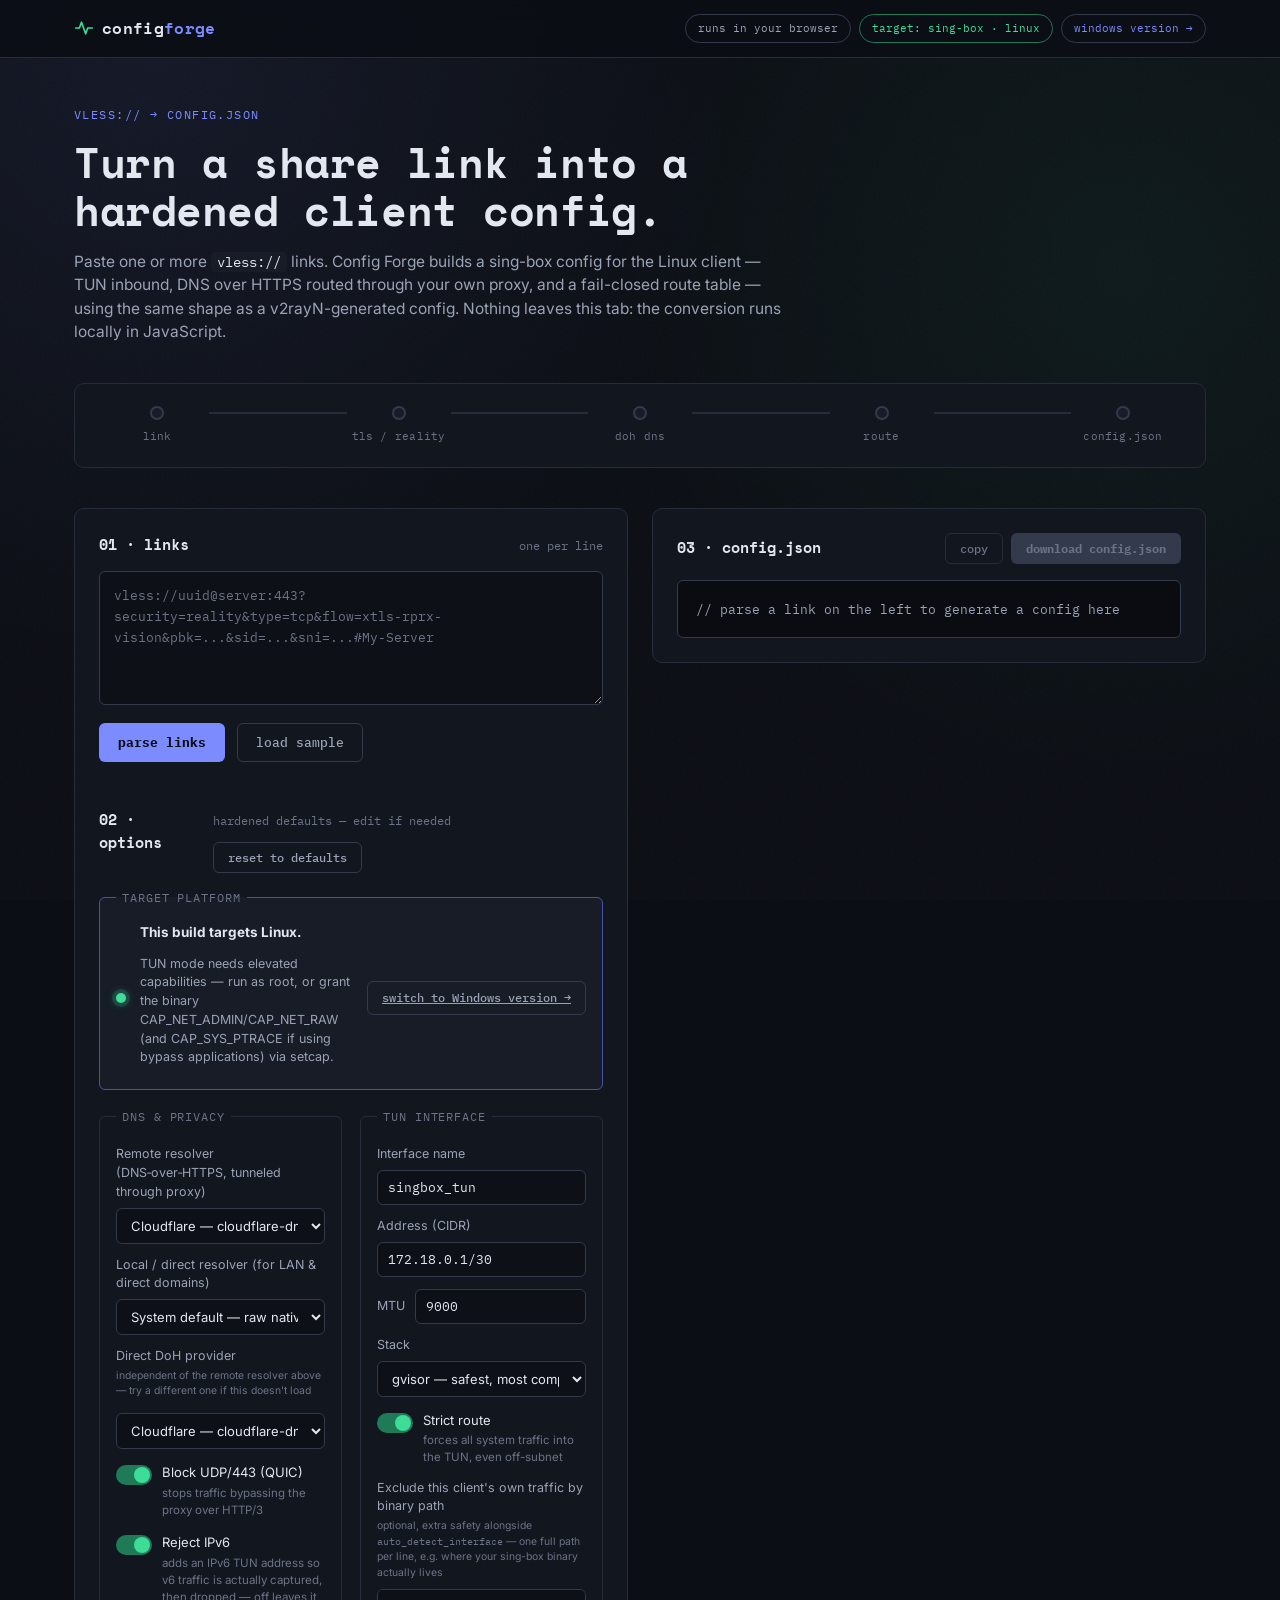
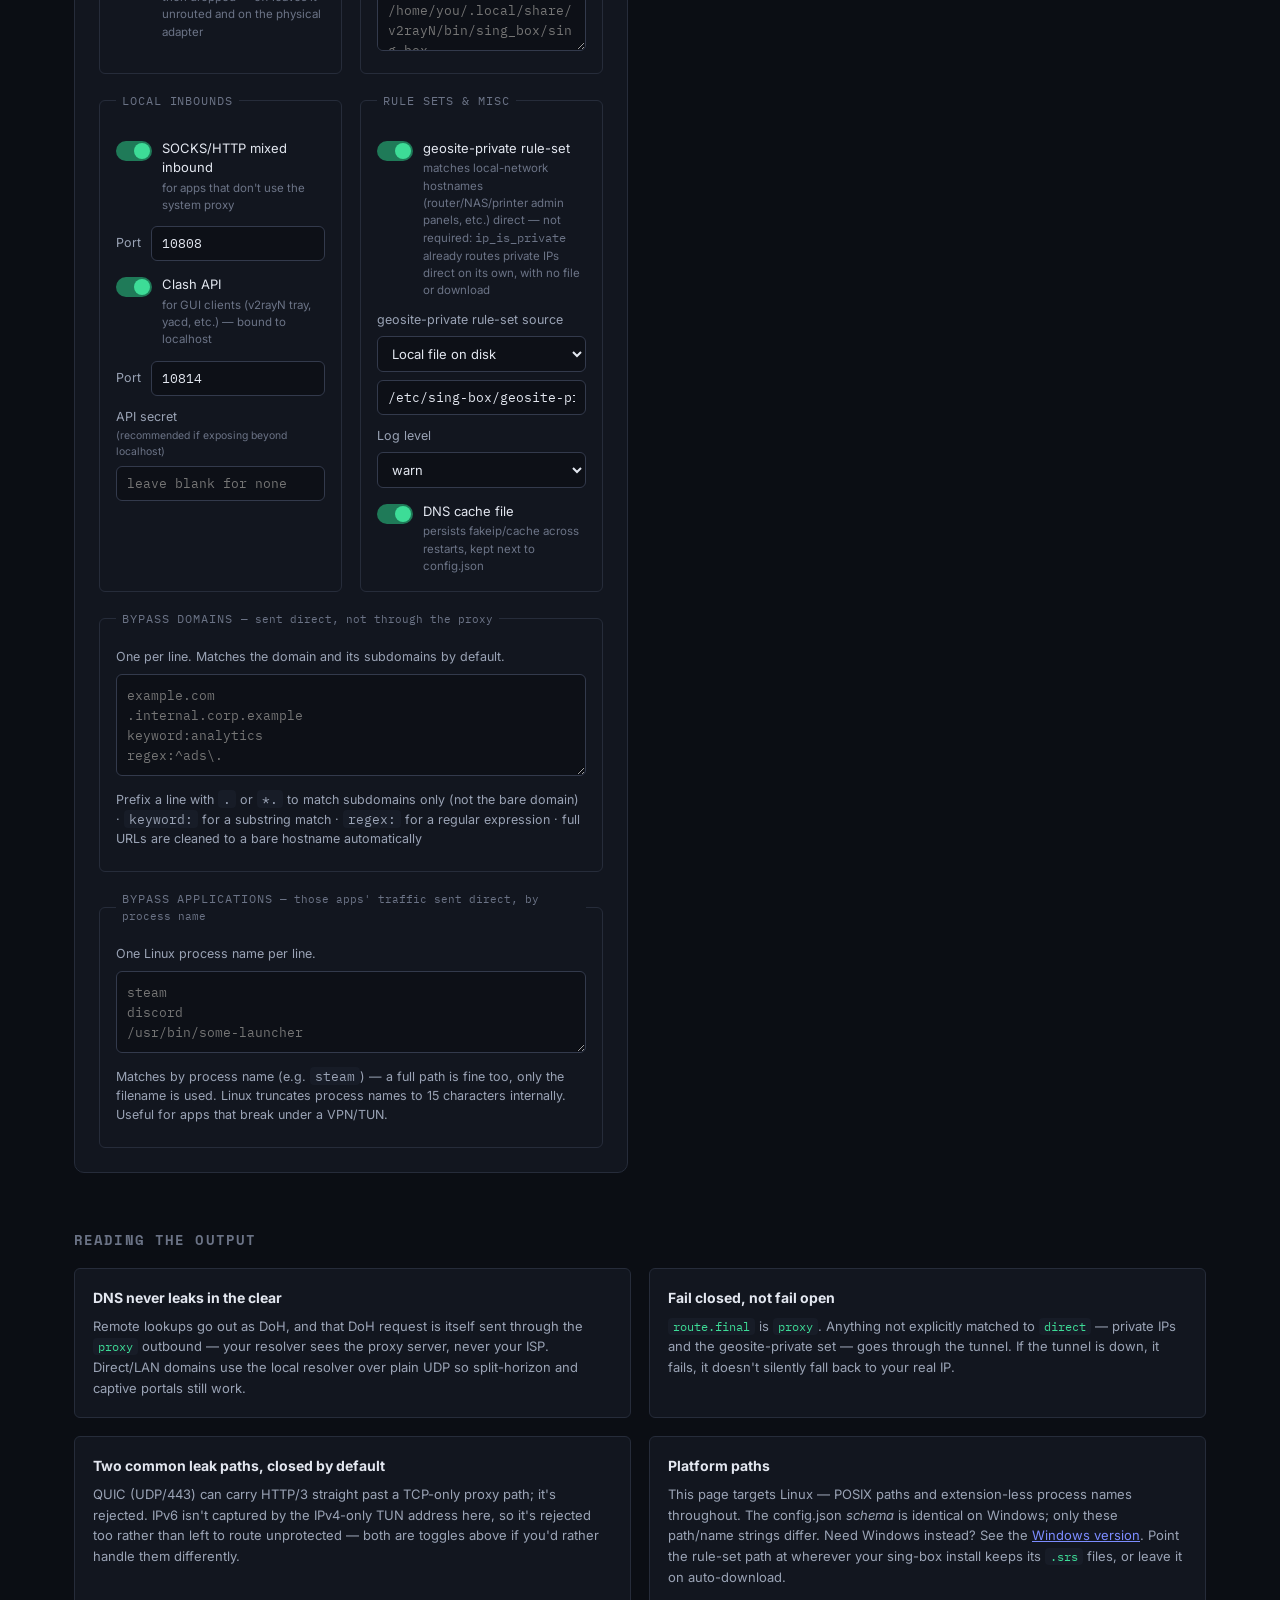
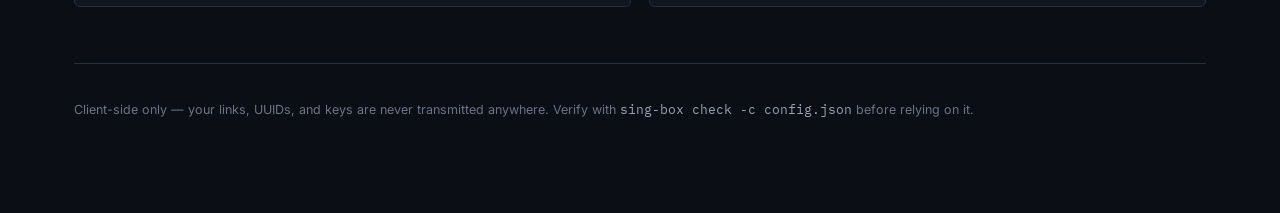
==== linux.html @ 28255dfa "Add files via upload" ====
<!DOCTYPE html>
<html lang="en">
<head>
<meta charset="UTF-8">
<meta name="viewport" content="width=device-width, initial-scale=1.0">
<title>vless → sing-box · config forge (Linux)</title>
<meta name="description" content="Convert vless:// links into hardened sing-box client configs for Linux. Runs entirely in your browser — nothing is uploaded.">
<link rel="icon" href="data:image/svg+xml,<svg xmlns=%22http://www.w3.org/2000/svg%22 viewBox=%220 0 24 24%22><rect width=%2224%22 height=%2224%22 rx=%225%22 fill=%22%230b0e14%22/><path d=%22M4 12h4l2-6 4 12 2-6h4%22 stroke=%22%233ddc97%22 stroke-width=%222%22 fill=%22none%22 stroke-linecap=%22round%22 stroke-linejoin=%22round%22/></svg>">
<link rel="preconnect" href="https://fonts.googleapis.com">
<link rel="preconnect" href="https://fonts.gstatic.com" crossorigin>
<link href="https://fonts.googleapis.com/css2?family=Space+Mono:wght@400;700&family=Inter:wght@400;500;600;700&family=IBM+Plex+Mono:wght@400;500;600&display=swap" rel="stylesheet">
<link rel="stylesheet" href="style.css">
</head>
<body>

<div class="noise" aria-hidden="true"></div>

<header class="top">
  <div class="top-inner">
    <div class="brand">
      <span class="brand-mark" aria-hidden="true">
        <svg viewBox="0 0 24 24" width="20" height="20"><path d="M2 12h4.5l2.5-7 5 14 2.5-7H22" fill="none" stroke="currentColor" stroke-width="2" stroke-linecap="round" stroke-linejoin="round"/></svg>
      </span>
      <span class="brand-text">config<span class="brand-accent">forge</span></span>
    </div>
    <div class="top-meta">
      <span class="pill">runs in your browser</span>
      <span class="pill pill-target" id="platformPill">target: sing-box · linux</span>
      <a href="index.html" class="pill pill-link">windows version →</a>
    </div>
  </div>
</header>

<main class="shell">

  <section class="intro">
    <p class="eyebrow">vless:// → config.json</p>
    <h1>Turn a share link into a hardened client config.</h1>
    <p class="lede" id="ledeText">Paste one or more <code>vless://</code> links. Config Forge builds a sing-box config for the Linux client — TUN inbound, DNS over HTTPS routed through your own proxy, and a fail-closed route table — using the same shape as a v2rayN-generated config. Nothing leaves this tab: the conversion runs locally in JavaScript.</p>
  </section>

  <!-- SIGNAL PATH — signature element -->
  <section class="signal-path" id="signalPath" aria-label="Connection path status">
    <div class="path-track">
      <div class="path-node" data-node="link" data-state="idle">
        <span class="node-dot"></span>
        <span class="node-label">link</span>
      </div>
      <div class="path-wire" data-wire="1"><span class="wire-pulse"></span></div>
      <div class="path-node" data-node="tls" data-state="idle">
        <span class="node-dot"></span>
        <span class="node-label">tls / reality</span>
      </div>
      <div class="path-wire" data-wire="2"><span class="wire-pulse"></span></div>
      <div class="path-node" data-node="dns" data-state="idle">
        <span class="node-dot"></span>
        <span class="node-label">doh dns</span>
      </div>
      <div class="path-wire" data-wire="3"><span class="wire-pulse"></span></div>
      <div class="path-node" data-node="route" data-state="idle">
        <span class="node-dot"></span>
        <span class="node-label">route</span>
      </div>
      <div class="path-wire" data-wire="4"><span class="wire-pulse"></span></div>
      <div class="path-node" data-node="out" data-state="idle">
        <span class="node-dot"></span>
        <span class="node-label">config.json</span>
      </div>
    </div>
  </section>

  <div class="workspace">

    <!-- LEFT: INPUT + OPTIONS -->
    <section class="panel input-panel">

      <div class="panel-head">
        <h2>01 · links</h2>
        <span class="panel-sub">one per line</span>
      </div>

      <textarea id="vlessInput" class="link-input" rows="5" spellcheck="false"
        placeholder="vless://uuid@server:443?security=reality&type=tcp&flow=xtls-rprx-vision&pbk=...&sid=...&sni=...#My-Server"></textarea>

      <div class="input-row">
        <button id="parseBtn" class="btn btn-primary">parse links</button>
        <button id="sampleBtn" class="btn btn-ghost">load sample</button>
        <span id="parseStatus" class="parse-status"></span>
      </div>

      <div id="linkResults" class="link-results" aria-live="polite"></div>

      <div class="panel-head panel-head-spaced">
        <h2>02 · options</h2>
        <div class="panel-head-actions">
          <span class="panel-sub">hardened defaults — edit if needed</span>
          <span id="settingsStatus" class="parse-status"></span>
          <button id="resetOptionsBtn" class="btn btn-ghost btn-sm" type="button">reset to defaults</button>
        </div>
      </div>

      <div class="options-grid">

        <fieldset class="opt-group opt-group-wide platform-banner">
          <legend>Target platform</legend>
          <div class="platform-badge">
            <span class="platform-badge-dot"></span>
            <div class="platform-badge-text">
              <strong>This build targets Linux.</strong>
              <span class="field-label field-label-hint" id="platformHint">TUN mode needs elevated capabilities — run as root, or grant the binary CAP_NET_ADMIN/CAP_NET_RAW (and CAP_SYS_PTRACE if using bypass applications) via setcap.</span>
            </div>
            <a href="index.html" class="btn btn-ghost btn-sm">switch to Windows version →</a>
          </div>
          <select id="optPlatform" hidden><option value="linux" selected>Linux</option></select>
        </fieldset>

        <fieldset class="opt-group">
          <legend>DNS &amp; privacy</legend>

          <label class="field">
            <span class="field-label">Remote resolver (DNS‑over‑HTTPS, tunneled through proxy)</span>
            <select id="optRemoteDns">
              <option value="cloudflare" selected>Cloudflare — cloudflare-dns.com</option>
              <option value="google">Google — dns.google</option>
              <option value="quad9">Quad9 — dns.quad9.net</option>
              <option value="alidns">AliDNS — dns.alidns.com</option>
              <option value="custom">Custom domain…</option>
            </select>
          </label>
          <input type="text" id="optRemoteDnsCustom" class="field-sub" placeholder="doh.example.com" hidden>

          <label class="field">
            <span class="field-label">Local / direct resolver (for LAN &amp; direct domains)</span>
            <select id="optLocalDns">
              <option value="system" selected>System default — raw native resolution</option>
              <option value="doh">Direct DoH — encrypted, not tunneled (needs unfiltered access to the provider)</option>
              <option value="119.29.29.29">119.29.29.29 — DNSPod</option>
              <option value="223.5.5.5">223.5.5.5 — AliDNS</option>
              <option value="custom">Custom IP…</option>
            </select>
          </label>
          <input type="text" id="optLocalDnsCustom" class="field-sub" placeholder="10.0.0.1" hidden>
          <label class="field" id="localDohProviderRow" hidden>
            <span class="field-label">Direct DoH provider <small>independent of the remote resolver above — try a different one if this doesn't load</small></span>
            <select id="optLocalDohProvider" class="field-sub">
              <option value="cloudflare" selected>Cloudflare — cloudflare-dns.com</option>
              <option value="google">Google — dns.google</option>
              <option value="quad9">Quad9 — dns.quad9.net</option>
              <option value="alidns">AliDNS — dns.alidns.com</option>
              <option value="custom">Custom domain…</option>
            </select>
          </label>
          <input type="text" id="optLocalDohProviderCustom" class="field-sub" placeholder="doh.example.com" hidden>

          <label class="toggle">
            <input type="checkbox" id="optBlockQuic" checked>
            <span class="toggle-track"><span class="toggle-thumb"></span></span>
            <span class="toggle-text">Block UDP/443 (QUIC)<small>stops traffic bypassing the proxy over HTTP/3</small></span>
          </label>

          <label class="toggle">
            <input type="checkbox" id="optBlockIpv6" checked>
            <span class="toggle-track"><span class="toggle-thumb"></span></span>
            <span class="toggle-text">Reject IPv6<small>adds an IPv6 TUN address so v6 traffic is actually captured, then dropped — off leaves it unrouted and on the physical adapter</small></span>
          </label>
        </fieldset>

        <fieldset class="opt-group">
          <legend>TUN interface</legend>

          <label class="field">
            <span class="field-label">Interface name</span>
            <input type="text" id="optTunName" value="singbox_tun">
          </label>
          <label class="field">
            <span class="field-label">Address (CIDR)</span>
            <input type="text" id="optTunAddr" value="172.18.0.1/30">
          </label>
          <label class="field field-inline">
            <span class="field-label">MTU</span>
            <input type="number" id="optTunMtu" value="9000">
          </label>
          <label class="field">
            <span class="field-label">Stack</span>
            <select id="optTunStack">
              <option value="gvisor" selected>gvisor — safest, most compatible</option>
              <option value="mixed">mixed</option>
              <option value="system">system — fastest, needs native TUN driver support</option>
            </select>
          </label>
          <label class="toggle">
            <input type="checkbox" id="optStrictRoute" checked>
            <span class="toggle-track"><span class="toggle-thumb"></span></span>
            <span class="toggle-text">Strict route<small>forces all system traffic into the TUN, even off-subnet</small></span>
          </label>
          <label class="field">
            <span class="field-label">Exclude this client's own traffic by binary path <small>optional, extra safety alongside <code>auto_detect_interface</code> — one full path per line, e.g. where your sing-box binary actually lives</small></span>
            <textarea id="optSelfProcessPaths" class="bypass-input" rows="2" spellcheck="false"
              placeholder="/home/you/.local/share/v2rayN/bin/sing_box/sing-box"></textarea>
          </label>
        </fieldset>

        <fieldset class="opt-group">
          <legend>Local inbounds</legend>

          <label class="toggle">
            <input type="checkbox" id="optSocksEnable" checked>
            <span class="toggle-track"><span class="toggle-thumb"></span></span>
            <span class="toggle-text">SOCKS/HTTP mixed inbound<small>for apps that don't use the system proxy</small></span>
          </label>
          <label class="field field-inline" id="socksPortRow">
            <span class="field-label">Port</span>
            <input type="number" id="optSocksPort" value="10808">
          </label>

          <label class="toggle">
            <input type="checkbox" id="optClashApi" checked>
            <span class="toggle-track"><span class="toggle-thumb"></span></span>
            <span class="toggle-text">Clash API<small>for GUI clients (v2rayN tray, yacd, etc.) — bound to localhost</small></span>
          </label>
          <label class="field field-inline" id="clashPortRow">
            <span class="field-label">Port</span>
            <input type="number" id="optClashPort" value="10814">
          </label>
          <label class="field" id="clashSecretRow">
            <span class="field-label">API secret <small>(recommended if exposing beyond localhost)</small></span>
            <input type="text" id="optClashSecret" placeholder="leave blank for none">
          </label>
        </fieldset>

        <fieldset class="opt-group">
          <legend>Rule sets &amp; misc</legend>

          <label class="toggle">
            <input type="checkbox" id="optUseGeositePrivate" checked>
            <span class="toggle-track"><span class="toggle-thumb"></span></span>
            <span class="toggle-text">geosite-private rule-set<small>matches local-network hostnames (router/NAS/printer admin panels, etc.) direct — not required: <code>ip_is_private</code> already routes private IPs direct on its own, with no file or download</small></span>
          </label>

          <label class="field" id="ruleSetModeRow">
            <span class="field-label">geosite-private rule-set source</span>
            <select id="optRuleSetMode">
              <option value="remote">Auto-download (SagerNet, recommended)</option>
              <option value="local" selected>Local file on disk</option>
            </select>
          </label>
          <input type="text" id="optRuleSetPath" class="field-sub"
                 value="/etc/sing-box/geosite-private.srs">

          <label class="field">
            <span class="field-label">Log level</span>
            <select id="optLogLevel">
              <option value="warn" selected>warn</option>
              <option value="info">info</option>
              <option value="debug">debug</option>
              <option value="error">error</option>
            </select>
          </label>

          <label class="toggle">
            <input type="checkbox" id="optCacheFile" checked>
            <span class="toggle-track"><span class="toggle-thumb"></span></span>
            <span class="toggle-text">DNS cache file<small>persists fakeip/cache across restarts, kept next to config.json</small></span>
          </label>
        </fieldset>

        <fieldset class="opt-group opt-group-wide">
          <legend>Bypass domains <span class="legend-note">— sent direct, not through the proxy</span></legend>

          <label class="field">
            <span class="field-label">One per line. Matches the domain and its subdomains by default.</span>
            <textarea id="optBypassDomains" class="bypass-input" rows="4" spellcheck="false"
              placeholder="example.com&#10;.internal.corp.example&#10;keyword:analytics&#10;regex:^ads\."></textarea>
            <span class="field-label field-label-hint">
              Prefix a line with <code>.</code> or <code>*.</code> to match subdomains only (not the bare domain) ·
              <code>keyword:</code> for a substring match · <code>regex:</code> for a regular expression ·
              full URLs are cleaned to a bare hostname automatically
            </span>
          </label>
        </fieldset>

        <fieldset class="opt-group opt-group-wide">
          <legend>Bypass applications <span class="legend-note">— those apps' traffic sent direct, by process name</span></legend>

          <label class="field">
            <span class="field-label" id="bypassAppsLabel">One Linux process name per line.</span>
            <textarea id="optBypassApps" class="bypass-input" rows="3" spellcheck="false"
              placeholder="steam&#10;discord&#10;/usr/bin/some-launcher"></textarea>
            <span class="field-label field-label-hint" id="bypassAppsHint">
              Matches by process name (e.g. <code>steam</code>) — a full path is fine too, only the
              filename is used. Linux truncates process names to 15 characters internally. Useful for
              apps that break under a VPN/TUN.
            </span>
          </label>
        </fieldset>

      </div>
    </section>

    <!-- RIGHT: OUTPUT -->
    <section class="panel output-panel">
      <div class="panel-head">
        <h2>03 · config.json</h2>
        <div class="output-actions">
          <button id="copyBtn" class="btn btn-ghost btn-sm" disabled>copy</button>
          <button id="downloadBtn" class="btn btn-primary btn-sm" disabled>download config.json</button>
        </div>
      </div>

      <div id="warnings" class="warnings" hidden></div>

      <pre id="output" class="output-code"><code id="outputCode">// parse a link on the left to generate a config here</code></pre>
    </section>

  </div>

  <section class="notes">
    <h2>reading the output</h2>
    <div class="notes-grid">
      <div class="note">
        <h3>DNS never leaks in the clear</h3>
        <p>Remote lookups go out as DoH, and that DoH request is itself sent through the <code>proxy</code> outbound — your resolver sees the proxy server, never your ISP. Direct/LAN domains use the local resolver over plain UDP so split-horizon and captive portals still work.</p>
      </div>
      <div class="note">
        <h3>Fail closed, not fail open</h3>
        <p><code>route.final</code> is <code>proxy</code>. Anything not explicitly matched to <code>direct</code> — private IPs and the geosite-private set — goes through the tunnel. If the tunnel is down, it fails, it doesn't silently fall back to your real IP.</p>
      </div>
      <div class="note">
        <h3>Two common leak paths, closed by default</h3>
        <p>QUIC (UDP/443) can carry HTTP/3 straight past a TCP-only proxy path; it's rejected. IPv6 isn't captured by the IPv4-only TUN address here, so it's rejected too rather than left to route unprotected — both are toggles above if you'd rather handle them differently.</p>
      </div>
      <div class="note">
        <h3>Platform paths</h3>
        <p>This page targets Linux — POSIX paths and extension-less process names throughout. The config.json <em>schema</em> is identical on Windows; only these path/name strings differ. Need Windows instead? See the <a href="index.html">Windows version</a>. Point the rule-set path at wherever your sing-box install keeps its <code>.srs</code> files, or leave it on auto-download.</p>
      </div>
    </div>
  </section>

  <footer class="site-footer">
    <p>Client-side only — your links, UUIDs, and keys are never transmitted anywhere. Verify with <code>sing-box check -c config.json</code> before relying on it.</p>
  </footer>

</main>

<script src="app.js"></script>
</body>
</html>
---- style.css ----
/* ============================================================
   Config Forge — design tokens
   bg graphite-navy · violet signal accent · mint "secure" accent
   display: Space Mono · body: Inter · code: IBM Plex Mono
   ============================================================ */

:root{
  --bg:        #0b0e14;
  --panel:     #12161f;
  --panel-2:   #171c27;
  --border:    #262c3a;
  --border-lt: #333a4c;

  --text:      #e3e7f0;
  --text-dim:  #9aa3b5;
  --text-mute: #6b7386;

  --signal:    #7c8cff;   /* violet — interactive / data */
  --signal-dim:#4a52a8;
  --secure:    #3ddc97;   /* mint — encrypted / verified */
  --secure-dim:#1f7a58;
  --warn:      #e8a33d;
  --danger:    #ef5b5b;

  --font-display: 'Space Mono', ui-monospace, monospace;
  --font-body: 'Inter', system-ui, -apple-system, sans-serif;
  --font-code: 'IBM Plex Mono', ui-monospace, monospace;

  --radius: 10px;
  --radius-sm: 6px;
}

*{ box-sizing: border-box; }
html{ scroll-behavior: smooth; }

body{
  margin:0;
  background: var(--bg);
  color: var(--text);
  font-family: var(--font-body);
  line-height: 1.5;
  -webkit-font-smoothing: antialiased;
  background-image:
    radial-gradient(circle at 12% 8%, rgba(124,140,255,0.08), transparent 42%),
    radial-gradient(circle at 88% 30%, rgba(61,220,151,0.06), transparent 40%);
  background-attachment: fixed;
}

.noise{
  position: fixed; inset: 0; pointer-events: none; z-index: 0;
  opacity: 0.035;
  background-image: url("data:image/svg+xml,%3Csvg xmlns='http://www.w3.org/2000/svg' width='120' height='120'%3E%3Cfilter id='n'%3E%3CfeTurbulence type='fractalNoise' baseFrequency='0.9' numOctaves='2' stitchTiles='stitch'/%3E%3C/filter%3E%3Crect width='100%25' height='100%25' filter='url(%23n)'/%3E%3C/svg%3E");
}

code, pre{ font-family: var(--font-code); }

/* ---------- top bar ---------- */
.top{
  position: sticky; top:0; z-index: 20;
  background: rgba(11,14,20,0.85);
  backdrop-filter: blur(10px);
  border-bottom: 1px solid var(--border);
}
.top-inner{
  max-width: 1180px; margin: 0 auto;
  padding: 14px 24px;
  display: flex; align-items: center; justify-content: space-between;
  gap: 16px; flex-wrap: wrap;
}
.brand{ display:flex; align-items:center; gap:8px; }
.brand-mark{ color: var(--secure); display:flex; }
.brand-text{
  font-family: var(--font-display); font-weight: 700; font-size: 16px;
  letter-spacing: 0.02em;
}
.brand-accent{ color: var(--signal); }
.top-meta{ display:flex; gap:8px; flex-wrap: wrap; }
.pill{
  font-family: var(--font-code); font-size: 11px; color: var(--text-dim);
  border: 1px solid var(--border-lt); border-radius: 999px;
  padding: 5px 12px; white-space: nowrap;
}
.pill-target{ color: var(--secure); border-color: var(--secure-dim); }
.pill-link{ color: var(--signal); text-decoration: none; transition: border-color 0.15s ease, color 0.15s ease; }
.pill-link:hover{ color: #909dff; border-color: var(--signal); }

/* ---------- shell / layout ---------- */
.shell{
  max-width: 1180px; margin: 0 auto; padding: 48px 24px 80px;
  position: relative; z-index: 1;
}

.intro{ max-width: 720px; margin-bottom: 40px; }
.eyebrow{
  font-family: var(--font-code); font-size: 12px; letter-spacing: 0.12em;
  text-transform: uppercase; color: var(--signal); margin: 0 0 14px;
}
.intro h1{
  font-family: var(--font-display); font-size: clamp(28px, 4vw, 42px);
  line-height: 1.15; margin: 0 0 16px; font-weight: 700; letter-spacing: -0.01em;
}
.lede{ color: var(--text-dim); font-size: 15.5px; margin: 0; }
.lede code{ color: var(--text); background: var(--panel-2); padding: 1px 6px; border-radius: 4px; font-size: 0.9em; }

/* ---------- signal path (signature element) ---------- */
.signal-path{
  background: var(--panel);
  border: 1px solid var(--border);
  border-radius: var(--radius);
  padding: 22px 28px;
  margin-bottom: 40px;
  overflow-x: auto;
}
.path-track{
  display: flex; align-items: center; gap: 0;
  min-width: 620px;
}
.path-node{
  display: flex; flex-direction: column; align-items: center; gap: 8px;
  flex-shrink: 0; width: 108px;
}
.node-dot{
  width: 14px; height: 14px; border-radius: 50%;
  background: var(--panel-2); border: 2px solid var(--border-lt);
  transition: all 0.4s ease;
}
.path-node[data-state="active"] .node-dot{
  background: var(--secure); border-color: var(--secure);
  box-shadow: 0 0 0 4px rgba(61,220,151,0.15), 0 0 14px rgba(61,220,151,0.5);
}
.path-node[data-state="warn"] .node-dot{
  background: var(--warn); border-color: var(--warn);
  box-shadow: 0 0 0 4px rgba(232,163,61,0.15);
}
.node-label{
  font-family: var(--font-code); font-size: 11px; color: var(--text-mute);
  letter-spacing: 0.02em; text-align: center; transition: color 0.4s ease;
}
.path-node[data-state="active"] .node-label{ color: var(--text); }

.path-wire{
  flex: 1; height: 2px; background: var(--border);
  position: relative; margin: 0 -2px; top: -12px;
  min-width: 40px;
}
.path-wire[data-active="1"]{ background: var(--secure-dim); }
.wire-pulse{
  position: absolute; top: -2px; left: -6px;
  width: 6px; height: 6px; border-radius: 50%;
  background: var(--secure); opacity: 0;
}
.path-wire[data-active="1"] .wire-pulse{
  animation: pulse 1.8s linear infinite;
}
@keyframes pulse{
  0%{ left: -6px; opacity: 0; }
  10%{ opacity: 1; }
  90%{ opacity: 1; }
  100%{ left: 100%; opacity: 0; }
}
@media (prefers-reduced-motion: reduce){
  .wire-pulse{ animation: none !important; opacity: 0 !important; }
}

/* ---------- workspace ---------- */
.workspace{
  display: grid; grid-template-columns: 1fr 1fr; gap: 24px;
  align-items: start;
}
@media (max-width: 980px){
  .workspace{ grid-template-columns: 1fr; }
}

.panel{
  background: var(--panel);
  border: 1px solid var(--border);
  border-radius: var(--radius);
  padding: 24px;
}
.panel-head{
  display: flex; align-items: baseline; justify-content: space-between;
  gap: 12px; margin-bottom: 16px;
}
.panel-head-spaced{ margin-top: 32px; }
.panel-head h2{
  font-family: var(--font-display); font-size: 15px; margin: 0;
  color: var(--text);
}
.panel-sub{ font-size: 12px; color: var(--text-mute); font-family: var(--font-code); }
.panel-head-actions{ display: flex; align-items: center; gap: 12px; flex-wrap: wrap; }

/* ---------- input ---------- */
.link-input{
  width: 100%; resize: vertical;
  background: #0d1017; color: var(--text);
  border: 1px solid var(--border-lt); border-radius: var(--radius-sm);
  padding: 14px; font-family: var(--font-code); font-size: 13px;
  line-height: 1.6;
}
.link-input:focus{ outline: none; border-color: var(--signal); }
.link-input::placeholder{ color: var(--text-mute); }

.input-row{ display:flex; align-items:center; gap: 12px; margin-top: 12px; flex-wrap: wrap; }

.btn{
  font-family: var(--font-code); font-size: 13px; font-weight: 500;
  padding: 10px 18px; border-radius: var(--radius-sm);
  border: 1px solid transparent; cursor: pointer;
  transition: all 0.15s ease;
}
.btn-primary{ background: var(--signal); color: #0b0e14; font-weight: 700; }
.btn-primary:hover{ background: #909dff; }
.btn-primary:disabled{ background: var(--border-lt); color: var(--text-mute); cursor: not-allowed; }
.btn-ghost{ background: transparent; color: var(--text-dim); border-color: var(--border-lt); }
.btn-ghost:hover{ color: var(--text); border-color: var(--signal); }
.btn-ghost:disabled{ color: var(--text-mute); cursor: not-allowed; border-color: var(--border); }
.btn-sm{ padding: 7px 14px; font-size: 12px; }

.parse-status{ font-size: 12.5px; color: var(--text-mute); font-family: var(--font-code); }
.parse-status.ok{ color: var(--secure); }
.parse-status.err{ color: var(--danger); }

.link-results{ margin-top: 14px; display: flex; flex-direction: column; gap: 8px; }
.link-card{
  border: 1px solid var(--border); border-radius: var(--radius-sm);
  padding: 10px 14px; background: var(--panel-2);
  display: flex; align-items: center; justify-content: space-between; gap: 10px;
}
.link-card.err{ border-color: rgba(239,91,91,0.4); }
.link-card-main{ min-width: 0; }
.link-card-name{ font-size: 13px; font-weight: 600; color: var(--text); }
.link-card-detail{ font-size: 11.5px; color: var(--text-mute); font-family: var(--font-code); overflow: hidden; text-overflow: ellipsis; white-space: nowrap; }
.link-card-badge{
  font-family: var(--font-code); font-size: 10.5px; padding: 3px 9px; border-radius: 999px;
  flex-shrink: 0;
}
.badge-ok{ background: rgba(61,220,151,0.12); color: var(--secure); }
.badge-err{ background: rgba(239,91,91,0.12); color: var(--danger); }

/* ---------- options ---------- */
.options-grid{
  display: grid; grid-template-columns: 1fr 1fr; gap: 18px;
}
@media (max-width: 620px){ .options-grid{ grid-template-columns: 1fr; } }

.opt-group{
  border: 1px solid var(--border); border-radius: var(--radius-sm);
  padding: 16px; margin: 0; min-width: 0;
}
.opt-group legend{
  font-family: var(--font-code); font-size: 11.5px; text-transform: uppercase;
  letter-spacing: 0.08em; color: var(--text-mute); padding: 0 6px;
}
.opt-group-wide{ grid-column: 1 / -1; }
.platform-banner{ background: var(--panel-2); border-color: var(--signal-dim); }
.platform-badge{ display: flex; align-items: center; gap: 14px; flex-wrap: wrap; }
.platform-badge-dot{
  width: 10px; height: 10px; border-radius: 50%; flex-shrink: 0;
  background: var(--secure); box-shadow: 0 0 0 4px rgba(61,220,151,0.15), 0 0 10px rgba(61,220,151,0.5);
}
.platform-badge-text{ flex: 1; min-width: 200px; display: flex; flex-direction: column; gap: 4px; }
.platform-badge-text strong{ font-size: 13.5px; color: var(--text); }
.platform-badge .btn{ flex-shrink: 0; white-space: nowrap; }
.legend-note{ text-transform: none; letter-spacing: normal; color: var(--text-mute); font-size: 11px; }
.bypass-input{
  width: 100%; resize: vertical;
  background: #0d1017; color: var(--text);
  border: 1px solid var(--border-lt); border-radius: var(--radius-sm);
  padding: 10px; font-family: var(--font-code); font-size: 12.5px; line-height: 1.6;
  margin-top: 2px;
}
.bypass-input:focus{ outline: none; border-color: var(--signal); }
.field-label-hint{ margin-top: 8px; font-size: 11.5px; }
.field-label-hint code{ color: var(--text-dim); background: var(--panel-2); padding: 1px 5px; border-radius: 4px; }

.field{ display: block; margin-top: 12px; }
.field:first-of-type{ margin-top: 4px; }
.field-label{ display:block; font-size: 12.5px; color: var(--text-dim); margin-bottom: 6px; }
.field-label small{ display:block; color: var(--text-mute); font-weight: 400; margin-top: 2px; }
.field input[type="text"], .field input[type="number"], .field select, .field-sub{
  width: 100%; background: #0d1017; color: var(--text);
  border: 1px solid var(--border-lt); border-radius: var(--radius-sm);
  padding: 8px 10px; font-size: 13px; font-family: var(--font-code);
}
.field-sub{ margin-top: 8px; }
.field select{ font-family: var(--font-body); }
.field input:focus, .field select:focus{ outline: none; border-color: var(--signal); }
.field-inline{ display:flex; align-items:center; gap: 10px; }
.field-inline .field-label{ margin-bottom:0; white-space: nowrap; }

.toggle{
  display: grid; grid-template-columns: 36px 1fr; align-items: start;
  gap: 10px; margin-top: 14px; cursor: pointer;
}
.toggle input{ position:absolute; opacity:0; width:0; height:0; }
.toggle-track{
  width: 36px; height: 20px; border-radius: 999px; background: var(--border-lt);
  position: relative; transition: background 0.2s ease; margin-top: 2px;
}
.toggle-thumb{
  position: absolute; top: 2px; left: 2px; width: 16px; height: 16px;
  border-radius: 50%; background: var(--text-dim); transition: all 0.2s ease;
}
.toggle input:checked + .toggle-track{ background: var(--secure-dim); }
.toggle input:checked + .toggle-track .toggle-thumb{ transform: translateX(16px); background: var(--secure); }
.toggle input:focus-visible + .toggle-track{ outline: 2px solid var(--signal); outline-offset: 2px; }
.toggle-text{ font-size: 13px; color: var(--text); }
.toggle-text small{ display:block; color: var(--text-mute); font-size: 11.5px; font-weight: 400; margin-top: 2px; }

/* ---------- output ---------- */
.output-panel{ position: sticky; top: 84px; }
.output-actions{ display:flex; gap: 8px; }
.warnings{
  background: rgba(232,163,61,0.08); border: 1px solid rgba(232,163,61,0.35);
  border-radius: var(--radius-sm); padding: 12px 14px; margin-bottom: 14px;
  font-size: 12.5px; color: var(--warn); font-family: var(--font-code);
}
.warnings ul{ margin: 6px 0 0; padding-left: 18px; }
.warnings li{ margin-top: 4px; }

.output-code{
  background: #0a0c12; border: 1px solid var(--border-lt); border-radius: var(--radius-sm);
  padding: 18px; margin: 0; max-height: 640px; overflow: auto;
  font-size: 12.5px; line-height: 1.65; color: var(--text-dim);
}
.output-code code{ color: inherit; }
.tok-key{ color: #9ab8ff; }
.tok-str{ color: var(--secure); }
.tok-num{ color: var(--warn); }
.tok-bool{ color: #ef8fef; }
.tok-punc{ color: var(--text-mute); }

/* ---------- notes ---------- */
.notes{ margin-top: 56px; }
.notes h2{
  font-family: var(--font-display); font-size: 14px; text-transform: uppercase;
  letter-spacing: 0.08em; color: var(--text-mute); margin: 0 0 18px;
}
.notes-grid{
  display: grid; grid-template-columns: repeat(2, 1fr); gap: 18px;
}
@media (max-width: 780px){ .notes-grid{ grid-template-columns: 1fr; } }
.note{
  border: 1px solid var(--border); border-radius: var(--radius-sm);
  padding: 18px; background: var(--panel);
}
.note h3{ font-size: 14px; margin: 0 0 8px; color: var(--text); }
.note p{ font-size: 13px; color: var(--text-dim); margin: 0; line-height: 1.6; }
.note code{ color: var(--secure); background: var(--panel-2); padding: 1px 5px; border-radius: 4px; font-size: 0.92em; }
.note a{ color: var(--signal); }

/* ---------- footer ---------- */
.site-footer{
  margin-top: 56px; padding-top: 24px; border-top: 1px solid var(--border);
  font-size: 12.5px; color: var(--text-mute);
}
.site-footer code{ color: var(--text-dim); }
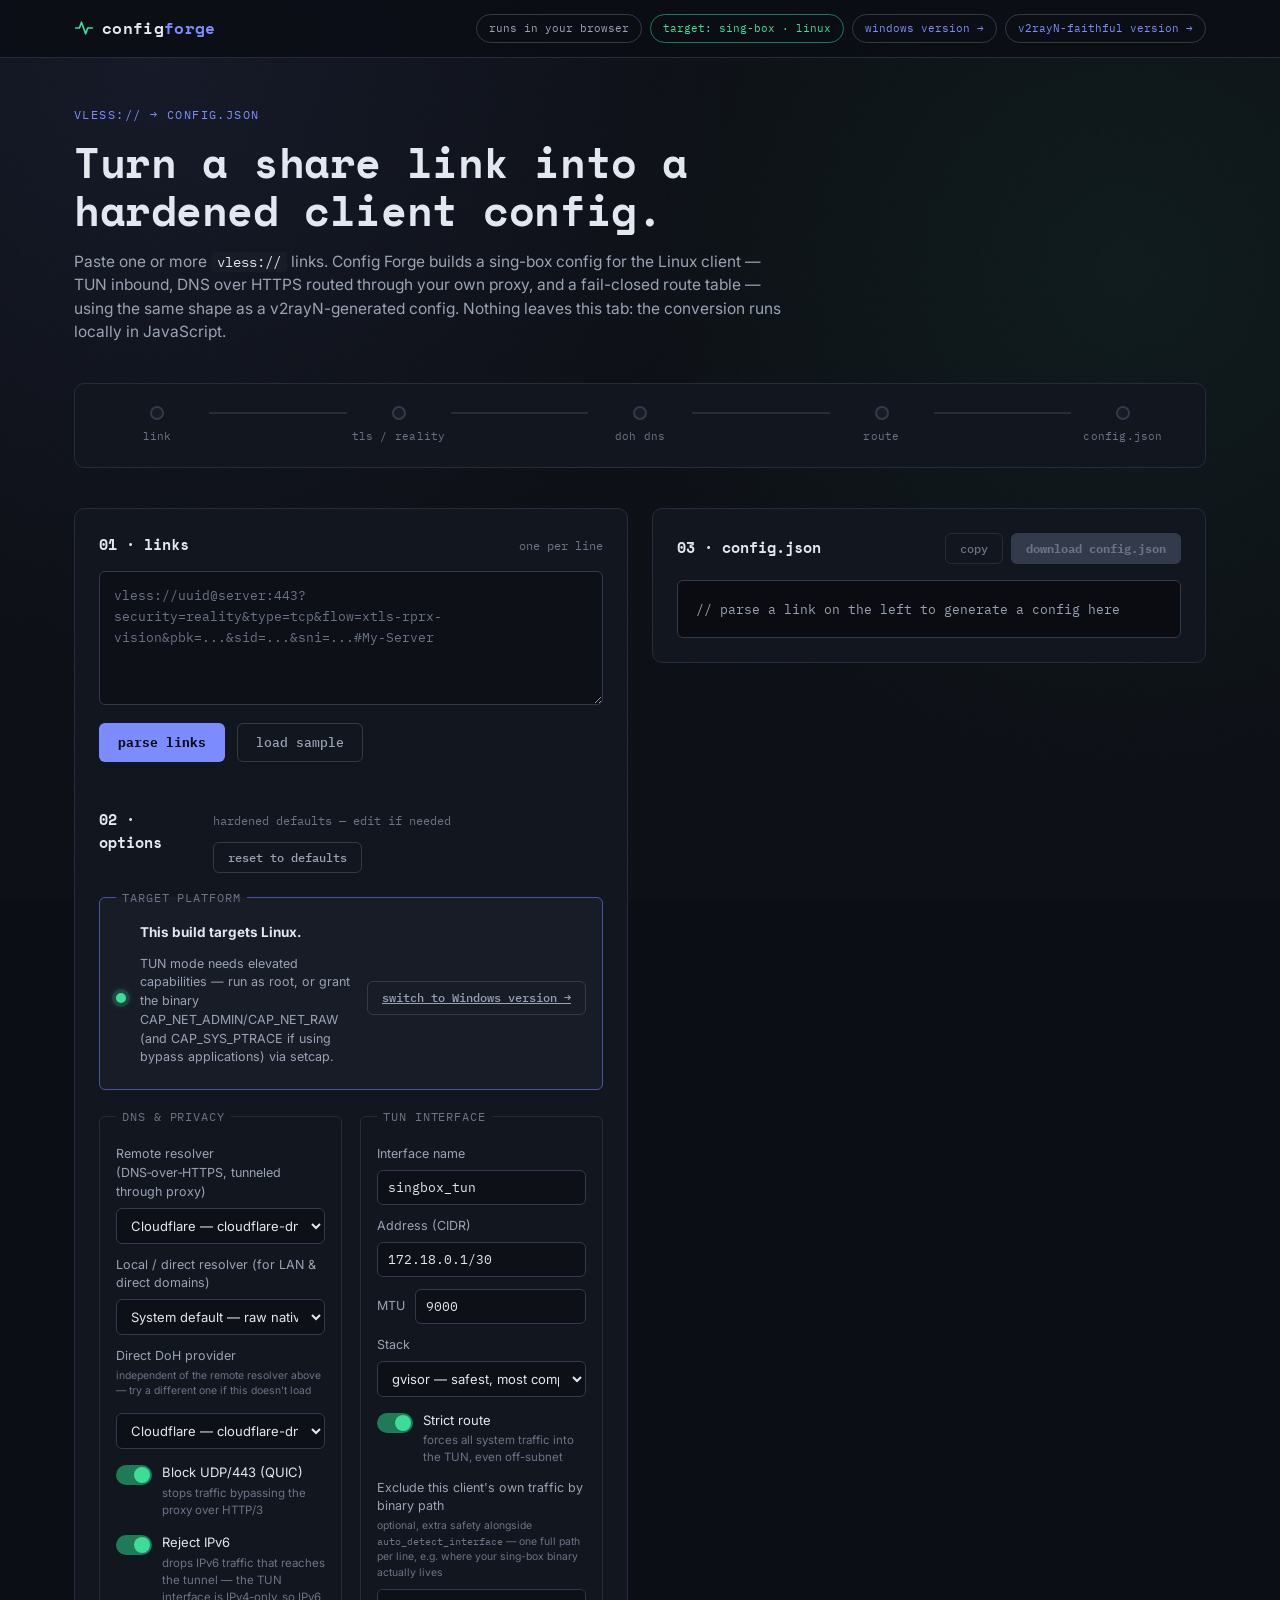
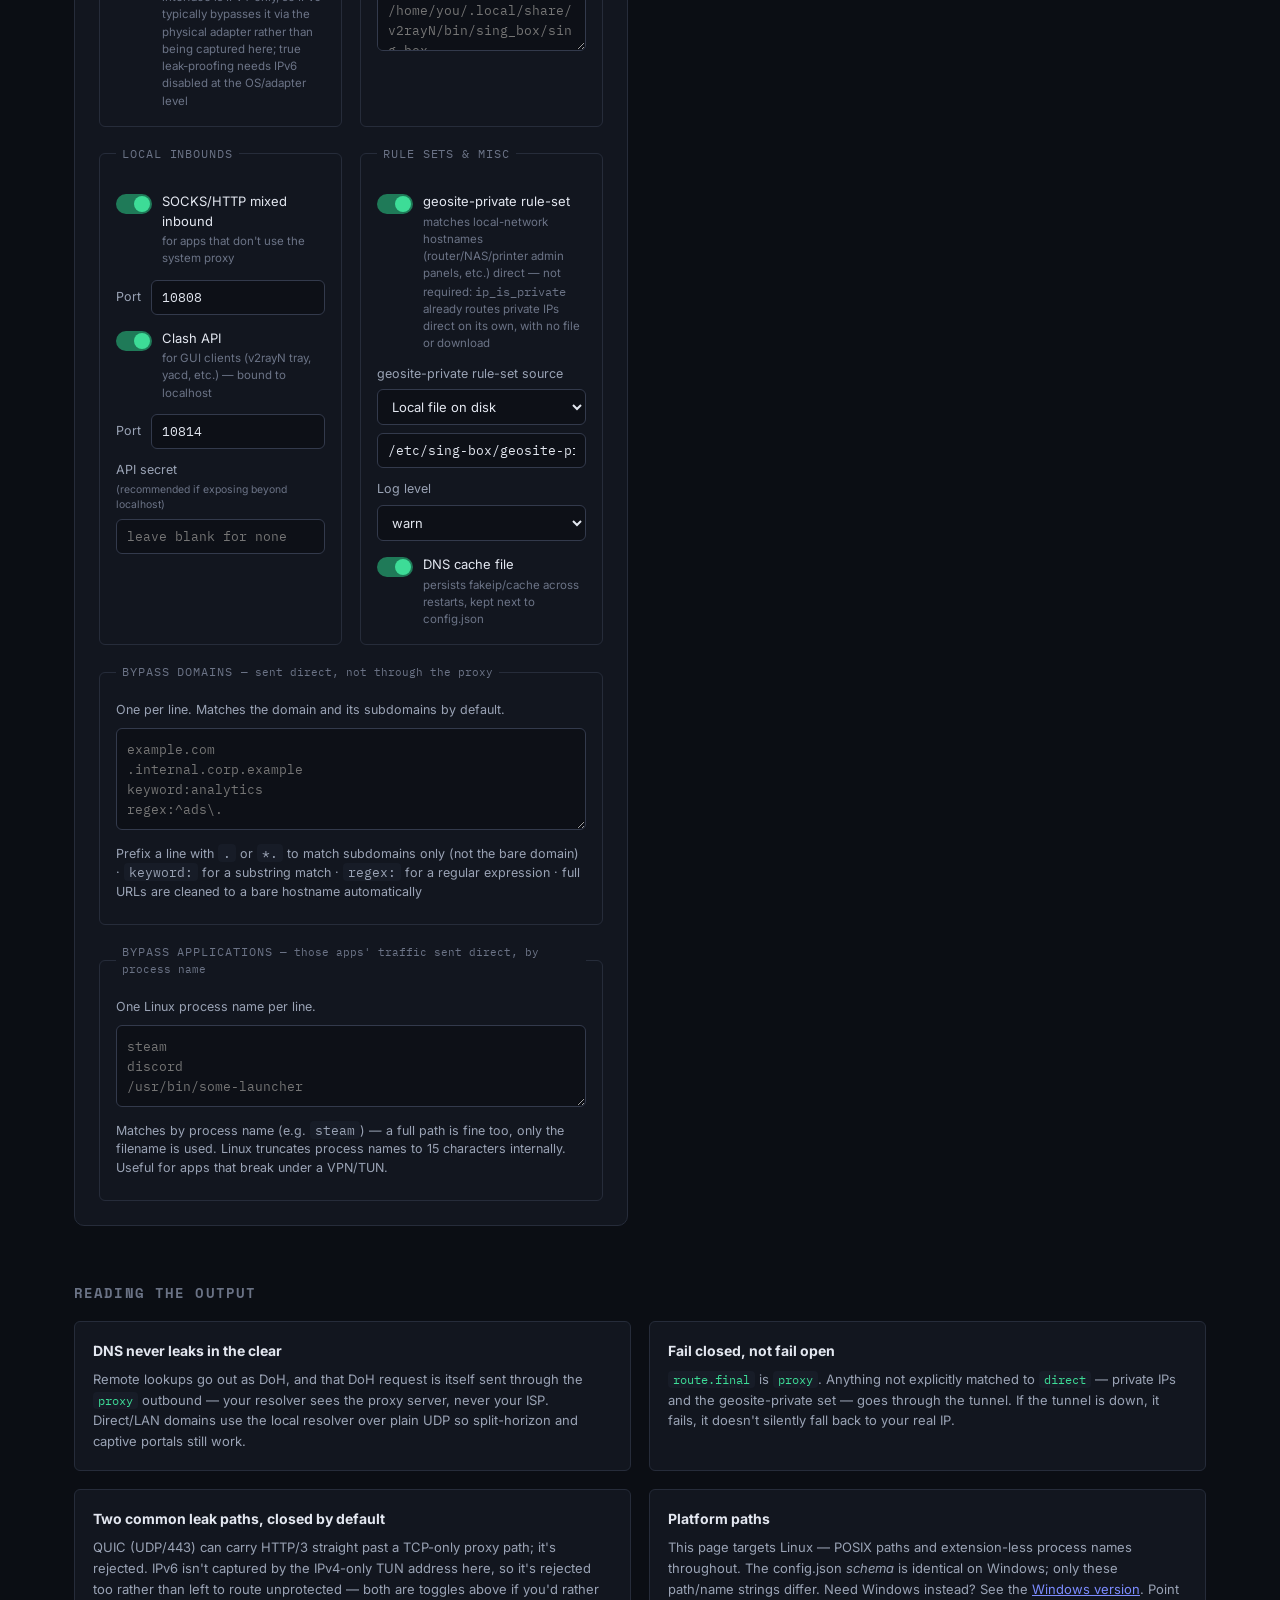
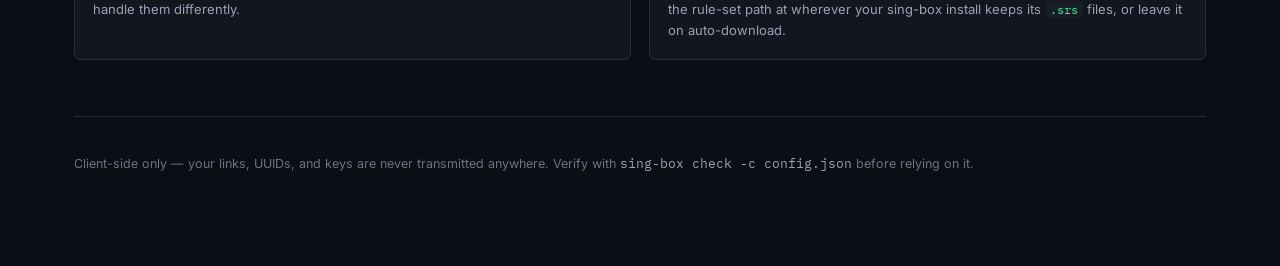
==== commit b0d70d8c: "Add files via upload" ====
--- a/linux.html
+++ b/linux.html
@@ -27,6 +27,7 @@
       <span class="pill">runs in your browser</span>
       <span class="pill pill-target" id="platformPill">target: sing-box · linux</span>
       <a href="index.html" class="pill pill-link">windows version →</a>
+      <a href="v2rayn.html" class="pill pill-link">v2rayN-faithful version →</a>
     </div>
   </div>
 </header>
@@ -161,7 +162,7 @@
           <label class="toggle">
             <input type="checkbox" id="optBlockIpv6" checked>
             <span class="toggle-track"><span class="toggle-thumb"></span></span>
-            <span class="toggle-text">Reject IPv6<small>adds an IPv6 TUN address so v6 traffic is actually captured, then dropped — off leaves it unrouted and on the physical adapter</small></span>
+            <span class="toggle-text">Reject IPv6<small>drops IPv6 traffic that reaches the tunnel — the TUN interface is IPv4-only, so IPv6 typically bypasses it via the physical adapter rather than being captured here; true leak-proofing needs IPv6 disabled at the OS/adapter level</small></span>
           </label>
         </fieldset>
 
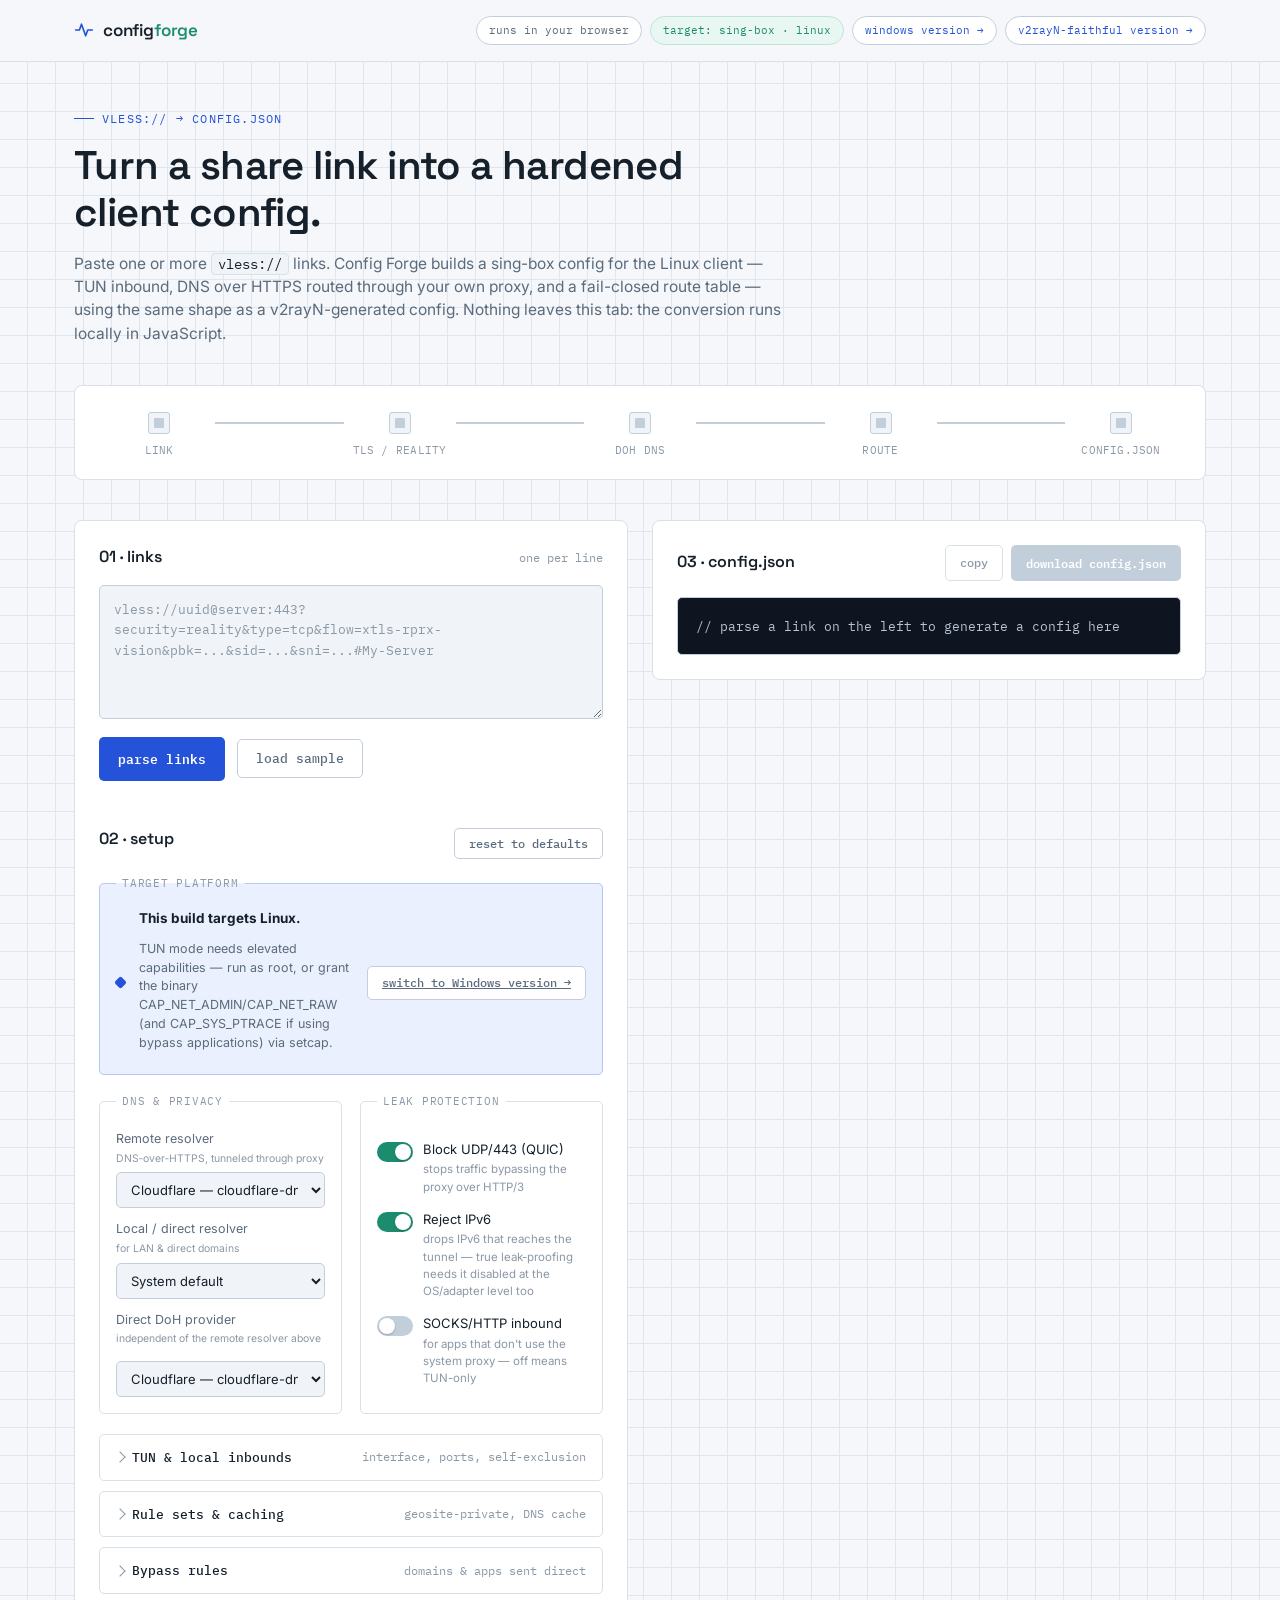
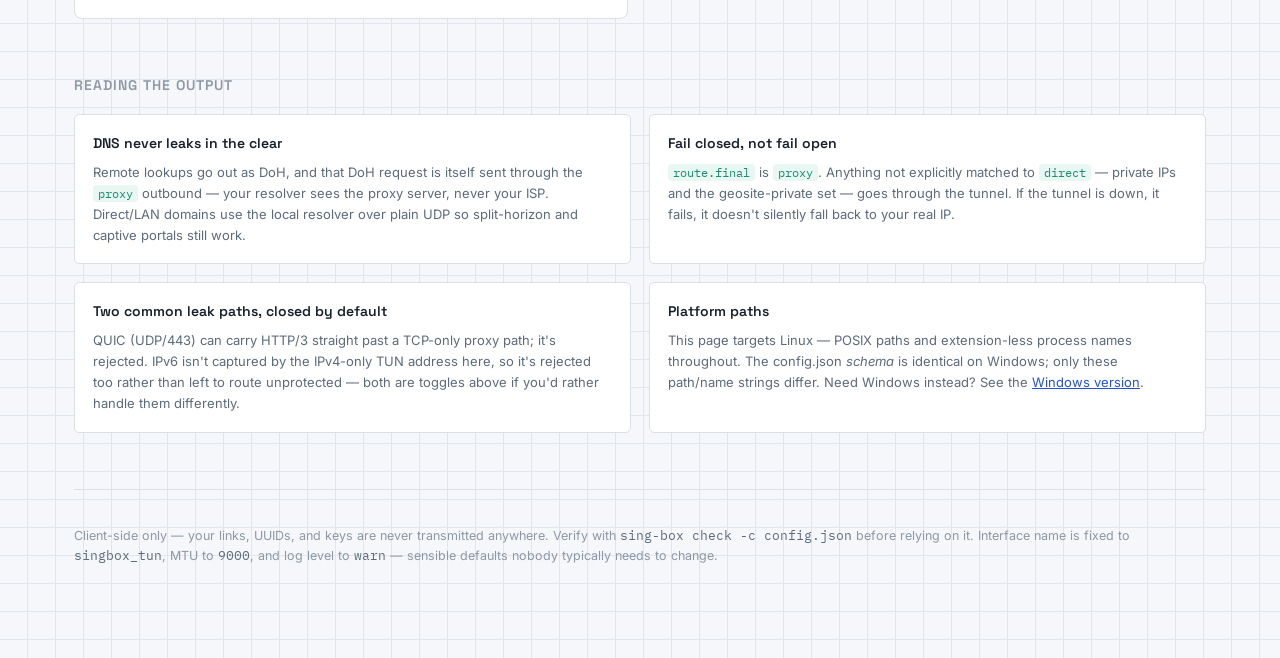
==== commit 98006b0c: "Add files via upload" ====
--- a/linux.html
+++ b/linux.html
@@ -5,15 +5,13 @@
 <meta name="viewport" content="width=device-width, initial-scale=1.0">
 <title>vless → sing-box · config forge (Linux)</title>
 <meta name="description" content="Convert vless:// links into hardened sing-box client configs for Linux. Runs entirely in your browser — nothing is uploaded.">
-<link rel="icon" href="data:image/svg+xml,<svg xmlns=%22http://www.w3.org/2000/svg%22 viewBox=%220 0 24 24%22><rect width=%2224%22 height=%2224%22 rx=%225%22 fill=%22%230b0e14%22/><path d=%22M4 12h4l2-6 4 12 2-6h4%22 stroke=%22%233ddc97%22 stroke-width=%222%22 fill=%22none%22 stroke-linecap=%22round%22 stroke-linejoin=%22round%22/></svg>">
+<link rel="icon" href="data:image/svg+xml,<svg xmlns=%22http://www.w3.org/2000/svg%22 viewBox=%220 0 24 24%22><rect width=%2224%22 height=%2224%22 rx=%225%22 fill=%22%232452d9%22/><path d=%22M4 12h4l2-6 4 12 2-6h4%22 stroke=%22white%22 stroke-width=%222%22 fill=%22none%22 stroke-linecap=%22round%22 stroke-linejoin=%22round%22/></svg>">
 <link rel="preconnect" href="https://fonts.googleapis.com">
 <link rel="preconnect" href="https://fonts.gstatic.com" crossorigin>
-<link href="https://fonts.googleapis.com/css2?family=Space+Mono:wght@400;700&family=Inter:wght@400;500;600;700&family=IBM+Plex+Mono:wght@400;500;600&display=swap" rel="stylesheet">
+<link href="https://fonts.googleapis.com/css2?family=Space+Grotesk:wght@500;600;700&family=Inter:wght@400;500;600;700&family=IBM+Plex+Mono:wght@400;500;600&display=swap" rel="stylesheet">
 <link rel="stylesheet" href="style.css">
 </head>
 <body>
-
-<div class="noise" aria-hidden="true"></div>
 
 <header class="top">
   <div class="top-inner">
@@ -44,27 +42,27 @@
   <section class="signal-path" id="signalPath" aria-label="Connection path status">
     <div class="path-track">
       <div class="path-node" data-node="link" data-state="idle">
-        <span class="node-dot"></span>
+        <span class="node-box"></span>
         <span class="node-label">link</span>
       </div>
       <div class="path-wire" data-wire="1"><span class="wire-pulse"></span></div>
       <div class="path-node" data-node="tls" data-state="idle">
-        <span class="node-dot"></span>
+        <span class="node-box"></span>
         <span class="node-label">tls / reality</span>
       </div>
       <div class="path-wire" data-wire="2"><span class="wire-pulse"></span></div>
       <div class="path-node" data-node="dns" data-state="idle">
-        <span class="node-dot"></span>
+        <span class="node-box"></span>
         <span class="node-label">doh dns</span>
       </div>
       <div class="path-wire" data-wire="3"><span class="wire-pulse"></span></div>
       <div class="path-node" data-node="route" data-state="idle">
-        <span class="node-dot"></span>
+        <span class="node-box"></span>
         <span class="node-label">route</span>
       </div>
       <div class="path-wire" data-wire="4"><span class="wire-pulse"></span></div>
       <div class="path-node" data-node="out" data-state="idle">
-        <span class="node-dot"></span>
+        <span class="node-box"></span>
         <span class="node-label">config.json</span>
       </div>
     </div>
@@ -92,9 +90,8 @@
       <div id="linkResults" class="link-results" aria-live="polite"></div>
 
       <div class="panel-head panel-head-spaced">
-        <h2>02 · options</h2>
+        <h2>02 · setup</h2>
         <div class="panel-head-actions">
-          <span class="panel-sub">hardened defaults — edit if needed</span>
           <span id="settingsStatus" class="parse-status"></span>
           <button id="resetOptionsBtn" class="btn btn-ghost btn-sm" type="button">reset to defaults</button>
         </div>
@@ -119,7 +116,7 @@
           <legend>DNS &amp; privacy</legend>
 
           <label class="field">
-            <span class="field-label">Remote resolver (DNS‑over‑HTTPS, tunneled through proxy)</span>
+            <span class="field-label">Remote resolver <small>DNS‑over‑HTTPS, tunneled through proxy</small></span>
             <select id="optRemoteDns">
               <option value="cloudflare" selected>Cloudflare — cloudflare-dns.com</option>
               <option value="google">Google — dns.google</option>
@@ -131,10 +128,10 @@
           <input type="text" id="optRemoteDnsCustom" class="field-sub" placeholder="doh.example.com" hidden>
 
           <label class="field">
-            <span class="field-label">Local / direct resolver (for LAN &amp; direct domains)</span>
+            <span class="field-label">Local / direct resolver <small>for LAN &amp; direct domains</small></span>
             <select id="optLocalDns">
-              <option value="system" selected>System default — raw native resolution</option>
-              <option value="doh">Direct DoH — encrypted, not tunneled (needs unfiltered access to the provider)</option>
+              <option value="system" selected>System default</option>
+              <option value="doh">Direct DoH — not tunneled</option>
               <option value="119.29.29.29">119.29.29.29 — DNSPod</option>
               <option value="223.5.5.5">223.5.5.5 — AliDNS</option>
               <option value="custom">Custom IP…</option>
@@ -142,7 +139,7 @@
           </label>
           <input type="text" id="optLocalDnsCustom" class="field-sub" placeholder="10.0.0.1" hidden>
           <label class="field" id="localDohProviderRow" hidden>
-            <span class="field-label">Direct DoH provider <small>independent of the remote resolver above — try a different one if this doesn't load</small></span>
+            <span class="field-label">Direct DoH provider <small>independent of the remote resolver above</small></span>
             <select id="optLocalDohProvider" class="field-sub">
               <option value="cloudflare" selected>Cloudflare — cloudflare-dns.com</option>
               <option value="google">Google — dns.google</option>
@@ -152,6 +149,10 @@
             </select>
           </label>
           <input type="text" id="optLocalDohProviderCustom" class="field-sub" placeholder="doh.example.com" hidden>
+        </fieldset>
+
+        <fieldset class="opt-group">
+          <legend>Leak protection</legend>
 
           <label class="toggle">
             <input type="checkbox" id="optBlockQuic" checked>
@@ -162,140 +163,135 @@
           <label class="toggle">
             <input type="checkbox" id="optBlockIpv6" checked>
             <span class="toggle-track"><span class="toggle-thumb"></span></span>
-            <span class="toggle-text">Reject IPv6<small>drops IPv6 traffic that reaches the tunnel — the TUN interface is IPv4-only, so IPv6 typically bypasses it via the physical adapter rather than being captured here; true leak-proofing needs IPv6 disabled at the OS/adapter level</small></span>
+            <span class="toggle-text">Reject IPv6<small>drops IPv6 that reaches the tunnel — true leak-proofing needs it disabled at the OS/adapter level too</small></span>
+          </label>
+
+          <label class="toggle">
+            <input type="checkbox" id="optSocksEnable">
+            <span class="toggle-track"><span class="toggle-thumb"></span></span>
+            <span class="toggle-text">SOCKS/HTTP inbound<small>for apps that don't use the system proxy — off means TUN-only</small></span>
           </label>
         </fieldset>
 
-        <fieldset class="opt-group">
-          <legend>TUN interface</legend>
-
-          <label class="field">
-            <span class="field-label">Interface name</span>
-            <input type="text" id="optTunName" value="singbox_tun">
-          </label>
-          <label class="field">
-            <span class="field-label">Address (CIDR)</span>
-            <input type="text" id="optTunAddr" value="172.18.0.1/30">
-          </label>
-          <label class="field field-inline">
-            <span class="field-label">MTU</span>
-            <input type="number" id="optTunMtu" value="9000">
-          </label>
-          <label class="field">
-            <span class="field-label">Stack</span>
-            <select id="optTunStack">
-              <option value="gvisor" selected>gvisor — safest, most compatible</option>
-              <option value="mixed">mixed</option>
-              <option value="system">system — fastest, needs native TUN driver support</option>
-            </select>
-          </label>
-          <label class="toggle">
-            <input type="checkbox" id="optStrictRoute" checked>
-            <span class="toggle-track"><span class="toggle-thumb"></span></span>
-            <span class="toggle-text">Strict route<small>forces all system traffic into the TUN, even off-subnet</small></span>
-          </label>
-          <label class="field">
-            <span class="field-label">Exclude this client's own traffic by binary path <small>optional, extra safety alongside <code>auto_detect_interface</code> — one full path per line, e.g. where your sing-box binary actually lives</small></span>
-            <textarea id="optSelfProcessPaths" class="bypass-input" rows="2" spellcheck="false"
-              placeholder="/home/you/.local/share/v2rayN/bin/sing_box/sing-box"></textarea>
-          </label>
-        </fieldset>
-
-        <fieldset class="opt-group">
-          <legend>Local inbounds</legend>
-
-          <label class="toggle">
-            <input type="checkbox" id="optSocksEnable" checked>
-            <span class="toggle-track"><span class="toggle-thumb"></span></span>
-            <span class="toggle-text">SOCKS/HTTP mixed inbound<small>for apps that don't use the system proxy</small></span>
-          </label>
-          <label class="field field-inline" id="socksPortRow">
-            <span class="field-label">Port</span>
-            <input type="number" id="optSocksPort" value="10808">
-          </label>
-
-          <label class="toggle">
-            <input type="checkbox" id="optClashApi" checked>
-            <span class="toggle-track"><span class="toggle-thumb"></span></span>
-            <span class="toggle-text">Clash API<small>for GUI clients (v2rayN tray, yacd, etc.) — bound to localhost</small></span>
-          </label>
-          <label class="field field-inline" id="clashPortRow">
-            <span class="field-label">Port</span>
-            <input type="number" id="optClashPort" value="10814">
-          </label>
-          <label class="field" id="clashSecretRow">
-            <span class="field-label">API secret <small>(recommended if exposing beyond localhost)</small></span>
-            <input type="text" id="optClashSecret" placeholder="leave blank for none">
-          </label>
-        </fieldset>
-
-        <fieldset class="opt-group">
-          <legend>Rule sets &amp; misc</legend>
-
-          <label class="toggle">
-            <input type="checkbox" id="optUseGeositePrivate" checked>
-            <span class="toggle-track"><span class="toggle-thumb"></span></span>
-            <span class="toggle-text">geosite-private rule-set<small>matches local-network hostnames (router/NAS/printer admin panels, etc.) direct — not required: <code>ip_is_private</code> already routes private IPs direct on its own, with no file or download</small></span>
-          </label>
-
-          <label class="field" id="ruleSetModeRow">
-            <span class="field-label">geosite-private rule-set source</span>
-            <select id="optRuleSetMode">
-              <option value="remote">Auto-download (SagerNet, recommended)</option>
-              <option value="local" selected>Local file on disk</option>
-            </select>
-          </label>
-          <input type="text" id="optRuleSetPath" class="field-sub"
-                 value="/etc/sing-box/geosite-private.srs">
-
-          <label class="field">
-            <span class="field-label">Log level</span>
-            <select id="optLogLevel">
-              <option value="warn" selected>warn</option>
-              <option value="info">info</option>
-              <option value="debug">debug</option>
-              <option value="error">error</option>
-            </select>
-          </label>
-
-          <label class="toggle">
-            <input type="checkbox" id="optCacheFile" checked>
-            <span class="toggle-track"><span class="toggle-thumb"></span></span>
-            <span class="toggle-text">DNS cache file<small>persists fakeip/cache across restarts, kept next to config.json</small></span>
-          </label>
-        </fieldset>
-
-        <fieldset class="opt-group opt-group-wide">
-          <legend>Bypass domains <span class="legend-note">— sent direct, not through the proxy</span></legend>
-
-          <label class="field">
-            <span class="field-label">One per line. Matches the domain and its subdomains by default.</span>
+      </div>
+
+      <details class="advanced">
+        <summary>
+          <span class="adv-title"><span class="adv-chevron"></span> TUN &amp; local inbounds</span>
+          <span class="panel-sub">interface, ports, self-exclusion</span>
+        </summary>
+        <div class="advanced-body">
+          <div class="options-grid">
+            <fieldset class="opt-group">
+              <legend>TUN interface</legend>
+              <label class="field">
+                <span class="field-label">Address (CIDR)</span>
+                <input type="text" id="optTunAddr" value="172.18.0.1/30">
+              </label>
+              <label class="field">
+                <span class="field-label">Stack</span>
+                <select id="optTunStack">
+                  <option value="gvisor" selected>gvisor — safest, most compatible</option>
+                  <option value="mixed">mixed</option>
+                  <option value="system">system — fastest, needs native TUN driver support</option>
+                </select>
+              </label>
+              <label class="toggle">
+                <input type="checkbox" id="optStrictRoute" checked>
+                <span class="toggle-track"><span class="toggle-thumb"></span></span>
+                <span class="toggle-text">Strict route<small>forces all system traffic into the TUN, even off-subnet</small></span>
+              </label>
+              <label class="field">
+                <span class="field-label">Exclude this client's own traffic by binary path <small>optional, extra safety alongside <code>auto_detect_interface</code> — one full path per line</small></span>
+                <textarea id="optSelfProcessPaths" class="bypass-input" rows="2" spellcheck="false"
+                  placeholder="/home/you/.local/share/v2rayN/bin/sing_box/sing-box"></textarea>
+              </label>
+            </fieldset>
+
+            <fieldset class="opt-group">
+              <legend>Local inbounds</legend>
+              <label class="field field-inline" id="socksPortRow">
+                <span class="field-label">SOCKS port</span>
+                <input type="number" id="optSocksPort" value="10808">
+              </label>
+              <label class="toggle">
+                <input type="checkbox" id="optClashApi">
+                <span class="toggle-track"><span class="toggle-thumb"></span></span>
+                <span class="toggle-text">Clash API<small>for GUI clients (v2rayN tray, yacd, etc.) — bound to localhost</small></span>
+              </label>
+              <label class="field field-inline" id="clashPortRow">
+                <span class="field-label">Port</span>
+                <input type="number" id="optClashPort" value="10814">
+              </label>
+              <label class="field" id="clashSecretRow">
+                <span class="field-label">API secret <small>recommended if exposing beyond localhost</small></span>
+                <input type="text" id="optClashSecret" placeholder="leave blank for none">
+              </label>
+            </fieldset>
+          </div>
+        </div>
+      </details>
+
+      <details class="advanced">
+        <summary>
+          <span class="adv-title"><span class="adv-chevron"></span> Rule sets &amp; caching</span>
+          <span class="panel-sub">geosite-private, DNS cache</span>
+        </summary>
+        <div class="advanced-body">
+          <fieldset class="opt-group opt-group-wide" style="border:none; padding:0;">
+            <label class="toggle">
+              <input type="checkbox" id="optUseGeositePrivate">
+              <span class="toggle-track"><span class="toggle-thumb"></span></span>
+              <span class="toggle-text">geosite-private rule-set<small>matches local-network hostnames (router/NAS/printer admin panels, etc.) direct — not required: <code>ip_is_private</code> already routes private IPs direct on its own</small></span>
+            </label>
+
+            <label class="field" id="ruleSetModeRow">
+              <span class="field-label">geosite-private rule-set source</span>
+              <select id="optRuleSetMode">
+                <option value="remote">Auto-download (SagerNet, recommended)</option>
+                <option value="local" selected>Local file on disk</option>
+              </select>
+            </label>
+            <input type="text" id="optRuleSetPath" class="field-sub"
+                   value="/etc/sing-box/geosite-private.srs">
+
+            <label class="toggle">
+              <input type="checkbox" id="optCacheFile">
+              <span class="toggle-track"><span class="toggle-thumb"></span></span>
+              <span class="toggle-text">DNS cache file<small>persists fakeip/cache across restarts, kept next to config.json</small></span>
+            </label>
+          </fieldset>
+        </div>
+      </details>
+
+      <details class="advanced">
+        <summary>
+          <span class="adv-title"><span class="adv-chevron"></span> Bypass rules</span>
+          <span class="panel-sub">domains &amp; apps sent direct</span>
+        </summary>
+        <div class="advanced-body">
+          <fieldset class="opt-group opt-group-wide" style="border:none; padding:0;">
+            <span class="field-label">Bypass domains <span class="legend-note">— one per line, matches the domain and its subdomains by default</span></span>
             <textarea id="optBypassDomains" class="bypass-input" rows="4" spellcheck="false"
               placeholder="example.com&#10;.internal.corp.example&#10;keyword:analytics&#10;regex:^ads\."></textarea>
             <span class="field-label field-label-hint">
-              Prefix a line with <code>.</code> or <code>*.</code> to match subdomains only (not the bare domain) ·
-              <code>keyword:</code> for a substring match · <code>regex:</code> for a regular expression ·
-              full URLs are cleaned to a bare hostname automatically
+              Prefix a line with <code>.</code> or <code>*.</code> to match subdomains only ·
+              <code>keyword:</code> for a substring match · <code>regex:</code> for a regular expression
             </span>
-          </label>
-        </fieldset>
-
-        <fieldset class="opt-group opt-group-wide">
-          <legend>Bypass applications <span class="legend-note">— those apps' traffic sent direct, by process name</span></legend>
-
-          <label class="field">
-            <span class="field-label" id="bypassAppsLabel">One Linux process name per line.</span>
+          </fieldset>
+
+          <fieldset class="opt-group opt-group-wide" style="border:none; padding:0; margin-top:16px;">
+            <span class="field-label" id="bypassAppsLabel">Bypass applications — one Linux process name per line</span>
             <textarea id="optBypassApps" class="bypass-input" rows="3" spellcheck="false"
               placeholder="steam&#10;discord&#10;/usr/bin/some-launcher"></textarea>
             <span class="field-label field-label-hint" id="bypassAppsHint">
-              Matches by process name (e.g. <code>steam</code>) — a full path is fine too, only the
-              filename is used. Linux truncates process names to 15 characters internally. Useful for
-              apps that break under a VPN/TUN.
+              Matches by process name — a full path is fine too, only the filename is used. Linux
+              truncates process names to 15 characters internally. Useful for apps that break under a VPN/TUN.
             </span>
-          </label>
-        </fieldset>
-
-      </div>
+          </fieldset>
+        </div>
+      </details>
+
     </section>
 
     <!-- RIGHT: OUTPUT -->
@@ -332,13 +328,13 @@
       </div>
       <div class="note">
         <h3>Platform paths</h3>
-        <p>This page targets Linux — POSIX paths and extension-less process names throughout. The config.json <em>schema</em> is identical on Windows; only these path/name strings differ. Need Windows instead? See the <a href="index.html">Windows version</a>. Point the rule-set path at wherever your sing-box install keeps its <code>.srs</code> files, or leave it on auto-download.</p>
+        <p>This page targets Linux — POSIX paths and extension-less process names throughout. The config.json <em>schema</em> is identical on Windows; only these path/name strings differ. Need Windows instead? See the <a href="index.html">Windows version</a>.</p>
       </div>
     </div>
   </section>
 
   <footer class="site-footer">
-    <p>Client-side only — your links, UUIDs, and keys are never transmitted anywhere. Verify with <code>sing-box check -c config.json</code> before relying on it.</p>
+    <p>Client-side only — your links, UUIDs, and keys are never transmitted anywhere. Verify with <code>sing-box check -c config.json</code> before relying on it. Interface name is fixed to <code>singbox_tun</code>, MTU to <code>9000</code>, and log level to <code>warn</code> — sensible defaults nobody typically needs to change.</p>
   </footer>
 
 </main>
--- a/style.css
+++ b/style.css
@@ -1,33 +1,38 @@
 /* ============================================================
-   Config Forge — design tokens
-   bg graphite-navy · violet signal accent · mint "secure" accent
-   display: Space Mono · body: Inter · code: IBM Plex Mono
+   Config Forge — design tokens (v2: blueprint/schematic)
+   bg pale blueprint paper · cobalt ink accent · muted teal "secure"
+   display: Space Grotesk · body: Inter · code: IBM Plex Mono
    ============================================================ */
 
 :root{
-  --bg:        #0b0e14;
-  --panel:     #12161f;
-  --panel-2:   #171c27;
-  --border:    #262c3a;
-  --border-lt: #333a4c;
-
-  --text:      #e3e7f0;
-  --text-dim:  #9aa3b5;
-  --text-mute: #6b7386;
-
-  --signal:    #7c8cff;   /* violet — interactive / data */
-  --signal-dim:#4a52a8;
-  --secure:    #3ddc97;   /* mint — encrypted / verified */
-  --secure-dim:#1f7a58;
-  --warn:      #e8a33d;
-  --danger:    #ef5b5b;
-
-  --font-display: 'Space Mono', ui-monospace, monospace;
+  --bg:        #f5f7fa;
+  --grid-line: #dfe6ee;
+  --panel:     #ffffff;
+  --panel-2:   #f0f3f7;
+  --border:    #d8e0e8;
+  --border-lt: #c3cedb;
+
+  --ink:       #16202b;
+  --ink-dim:   #5b6b7c;
+  --ink-mute:  #8b98a6;
+
+  --accent:      #2452d9;
+  --accent-dim:  #b7c6f2;
+  --accent-soft: #eaf0fd;
+  --secure:      #1c8c6e;
+  --secure-dim:  #bfe3d7;
+  --secure-soft: #e9f7f2;
+  --warn:        #b7791f;
+  --warn-soft:   #fbf1de;
+  --danger:      #b23a3a;
+  --danger-soft: #fbeaea;
+
+  --font-display: 'Space Grotesk', ui-sans-serif, sans-serif;
   --font-body: 'Inter', system-ui, -apple-system, sans-serif;
   --font-code: 'IBM Plex Mono', ui-monospace, monospace;
 
-  --radius: 10px;
-  --radius-sm: 6px;
+  --radius: 8px;
+  --radius-sm: 5px;
 }
 
 *{ box-sizing: border-box; }
@@ -36,20 +41,15 @@
 body{
   margin:0;
   background: var(--bg);
-  color: var(--text);
+  color: var(--ink);
   font-family: var(--font-body);
   line-height: 1.5;
   -webkit-font-smoothing: antialiased;
   background-image:
-    radial-gradient(circle at 12% 8%, rgba(124,140,255,0.08), transparent 42%),
-    radial-gradient(circle at 88% 30%, rgba(61,220,151,0.06), transparent 40%);
-  background-attachment: fixed;
-}
-
-.noise{
-  position: fixed; inset: 0; pointer-events: none; z-index: 0;
-  opacity: 0.035;
-  background-image: url("data:image/svg+xml,%3Csvg xmlns='http://www.w3.org/2000/svg' width='120' height='120'%3E%3Cfilter id='n'%3E%3CfeTurbulence type='fractalNoise' baseFrequency='0.9' numOctaves='2' stitchTiles='stitch'/%3E%3C/filter%3E%3Crect width='100%25' height='100%25' filter='url(%23n)'/%3E%3C/svg%3E");
+    linear-gradient(var(--grid-line) 1px, transparent 1px),
+    linear-gradient(90deg, var(--grid-line) 1px, transparent 1px);
+  background-size: 28px 28px;
+  background-position: -1px -1px;
 }
 
 code, pre{ font-family: var(--font-code); }
@@ -57,32 +57,30 @@
 /* ---------- top bar ---------- */
 .top{
   position: sticky; top:0; z-index: 20;
-  background: rgba(11,14,20,0.85);
-  backdrop-filter: blur(10px);
+  background: rgba(245,247,250,0.88);
+  backdrop-filter: blur(8px);
   border-bottom: 1px solid var(--border);
 }
 .top-inner{
   max-width: 1180px; margin: 0 auto;
-  padding: 14px 24px;
+  padding: 16px 24px;
   display: flex; align-items: center; justify-content: space-between;
   gap: 16px; flex-wrap: wrap;
 }
-.brand{ display:flex; align-items:center; gap:8px; }
-.brand-mark{ color: var(--secure); display:flex; }
+.brand{ display:flex; align-items:center; gap:9px; }
+.brand-mark{ color: var(--accent); display:flex; }
 .brand-text{
-  font-family: var(--font-display); font-weight: 700; font-size: 16px;
-  letter-spacing: 0.02em;
-}
-.brand-accent{ color: var(--signal); }
+  font-family: var(--font-display); font-weight: 600; font-size: 17px;
+  letter-spacing: -0.01em; color: var(--ink);
+}
+.brand-accent{ color: var(--secure); }
 .top-meta{ display:flex; gap:8px; flex-wrap: wrap; }
 .pill{
-  font-family: var(--font-code); font-size: 11px; color: var(--text-dim);
+  font-family: var(--font-code); font-size: 11px; color: var(--ink-dim);
   border: 1px solid var(--border-lt); border-radius: 999px;
-  padding: 5px 12px; white-space: nowrap;
-}
-.pill-target{ color: var(--secure); border-color: var(--secure-dim); }
-.pill-link{ color: var(--signal); text-decoration: none; transition: border-color 0.15s ease, color 0.15s ease; }
-.pill-link:hover{ color: #909dff; border-color: var(--signal); }
+  padding: 5px 12px; white-space: nowrap; background: var(--panel);
+}
+.pill-target{ color: var(--secure); border-color: var(--secure-dim); background: var(--secure-soft); }
 
 /* ---------- shell / layout ---------- */
 .shell{
@@ -92,68 +90,82 @@
 
 .intro{ max-width: 720px; margin-bottom: 40px; }
 .eyebrow{
-  font-family: var(--font-code); font-size: 12px; letter-spacing: 0.12em;
-  text-transform: uppercase; color: var(--signal); margin: 0 0 14px;
+  font-family: var(--font-code); font-size: 12px; letter-spacing: 0.1em;
+  text-transform: uppercase; color: var(--accent); margin: 0 0 14px;
+  display: flex; align-items: center; gap: 8px;
+}
+.eyebrow::before{
+  content: ""; width: 20px; height: 1px; background: var(--accent);
 }
 .intro h1{
-  font-family: var(--font-display); font-size: clamp(28px, 4vw, 42px);
-  line-height: 1.15; margin: 0 0 16px; font-weight: 700; letter-spacing: -0.01em;
-}
-.lede{ color: var(--text-dim); font-size: 15.5px; margin: 0; }
-.lede code{ color: var(--text); background: var(--panel-2); padding: 1px 6px; border-radius: 4px; font-size: 0.9em; }
-
-/* ---------- signal path (signature element) ---------- */
+  font-family: var(--font-display); font-size: clamp(28px, 4vw, 40px);
+  line-height: 1.18; margin: 0 0 16px; font-weight: 600; letter-spacing: -0.015em;
+  color: var(--ink);
+}
+.lede{ color: var(--ink-dim); font-size: 15.5px; margin: 0; }
+.lede code{ color: var(--ink); background: var(--panel-2); padding: 1px 6px; border-radius: 4px; font-size: 0.9em; border: 1px solid var(--border); }
+
+/* ---------- signal path (signature element) — schematic trace ---------- */
 .signal-path{
   background: var(--panel);
   border: 1px solid var(--border);
   border-radius: var(--radius);
-  padding: 22px 28px;
+  padding: 26px 28px 20px;
   margin-bottom: 40px;
   overflow-x: auto;
 }
 .path-track{
-  display: flex; align-items: center; gap: 0;
-  min-width: 620px;
+  display: flex; align-items: flex-start; gap: 0;
+  min-width: 640px;
 }
 .path-node{
-  display: flex; flex-direction: column; align-items: center; gap: 8px;
-  flex-shrink: 0; width: 108px;
-}
-.node-dot{
-  width: 14px; height: 14px; border-radius: 50%;
-  background: var(--panel-2); border: 2px solid var(--border-lt);
-  transition: all 0.4s ease;
-}
-.path-node[data-state="active"] .node-dot{
-  background: var(--secure); border-color: var(--secure);
-  box-shadow: 0 0 0 4px rgba(61,220,151,0.15), 0 0 14px rgba(61,220,151,0.5);
-}
-.path-node[data-state="warn"] .node-dot{
-  background: var(--warn); border-color: var(--warn);
-  box-shadow: 0 0 0 4px rgba(232,163,61,0.15);
-}
+  display: flex; flex-direction: column; align-items: center; gap: 9px;
+  flex-shrink: 0; width: 112px;
+}
+.node-box{
+  width: 22px; height: 22px; border-radius: 3px;
+  background: var(--panel-2); border: 1.5px solid var(--border-lt);
+  transition: all 0.3s ease;
+  position: relative;
+}
+.node-box::before{
+  content: ""; position: absolute; inset: 5px;
+  border-radius: 1px; background: var(--border-lt); transition: background 0.3s ease;
+}
+.path-node[data-state="active"] .node-box{
+  border-color: var(--accent); background: var(--accent-soft);
+}
+.path-node[data-state="active"] .node-box::before{ background: var(--accent); }
+.path-node[data-state="warn"] .node-box{
+  border-color: var(--warn); background: var(--warn-soft);
+}
+.path-node[data-state="warn"] .node-box::before{ background: var(--warn); }
 .node-label{
-  font-family: var(--font-code); font-size: 11px; color: var(--text-mute);
-  letter-spacing: 0.02em; text-align: center; transition: color 0.4s ease;
-}
-.path-node[data-state="active"] .node-label{ color: var(--text); }
+  font-family: var(--font-code); font-size: 10.5px; color: var(--ink-mute);
+  letter-spacing: 0.02em; text-align: center; transition: color 0.3s ease;
+  text-transform: uppercase;
+}
+.path-node[data-state="active"] .node-label{ color: var(--ink); }
 
 .path-wire{
-  flex: 1; height: 2px; background: var(--border);
-  position: relative; margin: 0 -2px; top: -12px;
-  min-width: 40px;
-}
-.path-wire[data-active="1"]{ background: var(--secure-dim); }
+  flex: 1; height: 22px; position: relative; margin: 0; top: 0;
+  min-width: 36px;
+}
+.path-wire::before{
+  content: ""; position: absolute; top: 10px; left: 0; right: 0; height: 2px;
+  background: var(--border-lt);
+}
+.path-wire[data-active="1"]::before{ background: var(--accent); }
 .wire-pulse{
-  position: absolute; top: -2px; left: -6px;
-  width: 6px; height: 6px; border-radius: 50%;
-  background: var(--secure); opacity: 0;
+  position: absolute; top: 6px; left: -4px;
+  width: 8px; height: 8px; border-radius: 1px; transform: rotate(45deg);
+  background: var(--accent); opacity: 0;
 }
 .path-wire[data-active="1"] .wire-pulse{
-  animation: pulse 1.8s linear infinite;
+  animation: pulse 2s linear infinite;
 }
 @keyframes pulse{
-  0%{ left: -6px; opacity: 0; }
+  0%{ left: -4px; opacity: 0; }
   10%{ opacity: 1; }
   90%{ opacity: 1; }
   100%{ left: 100%; opacity: 0; }
@@ -183,22 +195,22 @@
 }
 .panel-head-spaced{ margin-top: 32px; }
 .panel-head h2{
-  font-family: var(--font-display); font-size: 15px; margin: 0;
-  color: var(--text);
-}
-.panel-sub{ font-size: 12px; color: var(--text-mute); font-family: var(--font-code); }
+  font-family: var(--font-display); font-size: 16px; margin: 0;
+  color: var(--ink); font-weight: 600;
+}
+.panel-sub{ font-size: 12px; color: var(--ink-mute); font-family: var(--font-code); }
 .panel-head-actions{ display: flex; align-items: center; gap: 12px; flex-wrap: wrap; }
 
 /* ---------- input ---------- */
 .link-input{
   width: 100%; resize: vertical;
-  background: #0d1017; color: var(--text);
+  background: var(--panel-2); color: var(--ink);
   border: 1px solid var(--border-lt); border-radius: var(--radius-sm);
   padding: 14px; font-family: var(--font-code); font-size: 13px;
   line-height: 1.6;
 }
-.link-input:focus{ outline: none; border-color: var(--signal); }
-.link-input::placeholder{ color: var(--text-mute); }
+.link-input:focus{ outline: none; border-color: var(--accent); background: var(--panel); }
+.link-input::placeholder{ color: var(--ink-mute); }
 
 .input-row{ display:flex; align-items:center; gap: 12px; margin-top: 12px; flex-wrap: wrap; }
 
@@ -208,15 +220,15 @@
   border: 1px solid transparent; cursor: pointer;
   transition: all 0.15s ease;
 }
-.btn-primary{ background: var(--signal); color: #0b0e14; font-weight: 700; }
-.btn-primary:hover{ background: #909dff; }
-.btn-primary:disabled{ background: var(--border-lt); color: var(--text-mute); cursor: not-allowed; }
-.btn-ghost{ background: transparent; color: var(--text-dim); border-color: var(--border-lt); }
-.btn-ghost:hover{ color: var(--text); border-color: var(--signal); }
-.btn-ghost:disabled{ color: var(--text-mute); cursor: not-allowed; border-color: var(--border); }
+.btn-primary{ background: var(--accent); color: #fff; font-weight: 600; }
+.btn-primary:hover{ background: #1d42b8; }
+.btn-primary:disabled{ background: var(--border-lt); color: #fff; cursor: not-allowed; }
+.btn-ghost{ background: var(--panel); color: var(--ink-dim); border-color: var(--border-lt); }
+.btn-ghost:hover{ color: var(--ink); border-color: var(--accent); }
+.btn-ghost:disabled{ color: var(--ink-mute); cursor: not-allowed; border-color: var(--border); }
 .btn-sm{ padding: 7px 14px; font-size: 12px; }
 
-.parse-status{ font-size: 12.5px; color: var(--text-mute); font-family: var(--font-code); }
+.parse-status{ font-size: 12.5px; color: var(--ink-mute); font-family: var(--font-code); }
 .parse-status.ok{ color: var(--secure); }
 .parse-status.err{ color: var(--danger); }
 
@@ -226,18 +238,18 @@
   padding: 10px 14px; background: var(--panel-2);
   display: flex; align-items: center; justify-content: space-between; gap: 10px;
 }
-.link-card.err{ border-color: rgba(239,91,91,0.4); }
+.link-card.err{ border-color: #e6b8b8; background: var(--danger-soft); }
 .link-card-main{ min-width: 0; }
-.link-card-name{ font-size: 13px; font-weight: 600; color: var(--text); }
-.link-card-detail{ font-size: 11.5px; color: var(--text-mute); font-family: var(--font-code); overflow: hidden; text-overflow: ellipsis; white-space: nowrap; }
+.link-card-name{ font-size: 13px; font-weight: 600; color: var(--ink); }
+.link-card-detail{ font-size: 11.5px; color: var(--ink-mute); font-family: var(--font-code); overflow: hidden; text-overflow: ellipsis; white-space: nowrap; }
 .link-card-badge{
   font-family: var(--font-code); font-size: 10.5px; padding: 3px 9px; border-radius: 999px;
   flex-shrink: 0;
 }
-.badge-ok{ background: rgba(61,220,151,0.12); color: var(--secure); }
-.badge-err{ background: rgba(239,91,91,0.12); color: var(--danger); }
-
-/* ---------- options ---------- */
+.badge-ok{ background: var(--secure-soft); color: var(--secure); }
+.badge-err{ background: var(--danger-soft); color: var(--danger); }
+
+/* ---------- quick setup grid ---------- */
 .options-grid{
   display: grid; grid-template-columns: 1fr 1fr; gap: 18px;
 }
@@ -245,46 +257,37 @@
 
 .opt-group{
   border: 1px solid var(--border); border-radius: var(--radius-sm);
-  padding: 16px; margin: 0; min-width: 0;
+  padding: 16px; margin: 0; min-width: 0; background: var(--panel);
 }
 .opt-group legend{
-  font-family: var(--font-code); font-size: 11.5px; text-transform: uppercase;
-  letter-spacing: 0.08em; color: var(--text-mute); padding: 0 6px;
+  font-family: var(--font-code); font-size: 11px; text-transform: uppercase;
+  letter-spacing: 0.07em; color: var(--ink-mute); padding: 0 6px;
 }
 .opt-group-wide{ grid-column: 1 / -1; }
-.platform-banner{ background: var(--panel-2); border-color: var(--signal-dim); }
-.platform-badge{ display: flex; align-items: center; gap: 14px; flex-wrap: wrap; }
-.platform-badge-dot{
-  width: 10px; height: 10px; border-radius: 50%; flex-shrink: 0;
-  background: var(--secure); box-shadow: 0 0 0 4px rgba(61,220,151,0.15), 0 0 10px rgba(61,220,151,0.5);
-}
-.platform-badge-text{ flex: 1; min-width: 200px; display: flex; flex-direction: column; gap: 4px; }
-.platform-badge-text strong{ font-size: 13.5px; color: var(--text); }
-.platform-badge .btn{ flex-shrink: 0; white-space: nowrap; }
-.legend-note{ text-transform: none; letter-spacing: normal; color: var(--text-mute); font-size: 11px; }
+.legend-note{ text-transform: none; letter-spacing: normal; color: var(--ink-mute); font-size: 11px; }
 .bypass-input{
   width: 100%; resize: vertical;
-  background: #0d1017; color: var(--text);
+  background: var(--panel-2); color: var(--ink);
   border: 1px solid var(--border-lt); border-radius: var(--radius-sm);
   padding: 10px; font-family: var(--font-code); font-size: 12.5px; line-height: 1.6;
   margin-top: 2px;
 }
-.bypass-input:focus{ outline: none; border-color: var(--signal); }
+.bypass-input:focus{ outline: none; border-color: var(--accent); background: var(--panel); }
 .field-label-hint{ margin-top: 8px; font-size: 11.5px; }
-.field-label-hint code{ color: var(--text-dim); background: var(--panel-2); padding: 1px 5px; border-radius: 4px; }
+.field-label-hint code{ color: var(--ink-dim); background: var(--panel-2); padding: 1px 5px; border-radius: 4px; border: 1px solid var(--border); }
 
 .field{ display: block; margin-top: 12px; }
 .field:first-of-type{ margin-top: 4px; }
-.field-label{ display:block; font-size: 12.5px; color: var(--text-dim); margin-bottom: 6px; }
-.field-label small{ display:block; color: var(--text-mute); font-weight: 400; margin-top: 2px; }
+.field-label{ display:block; font-size: 12.5px; color: var(--ink-dim); margin-bottom: 6px; }
+.field-label small{ display:block; color: var(--ink-mute); font-weight: 400; margin-top: 2px; }
 .field input[type="text"], .field input[type="number"], .field select, .field-sub{
-  width: 100%; background: #0d1017; color: var(--text);
+  width: 100%; background: var(--panel-2); color: var(--ink);
   border: 1px solid var(--border-lt); border-radius: var(--radius-sm);
   padding: 8px 10px; font-size: 13px; font-family: var(--font-code);
 }
 .field-sub{ margin-top: 8px; }
 .field select{ font-family: var(--font-body); }
-.field input:focus, .field select:focus{ outline: none; border-color: var(--signal); }
+.field input:focus, .field select:focus{ outline: none; border-color: var(--accent); background: var(--panel); }
 .field-inline{ display:flex; align-items:center; gap: 10px; }
 .field-inline .field-label{ margin-bottom:0; white-space: nowrap; }
 
@@ -299,42 +302,69 @@
 }
 .toggle-thumb{
   position: absolute; top: 2px; left: 2px; width: 16px; height: 16px;
-  border-radius: 50%; background: var(--text-dim); transition: all 0.2s ease;
-}
-.toggle input:checked + .toggle-track{ background: var(--secure-dim); }
-.toggle input:checked + .toggle-track .toggle-thumb{ transform: translateX(16px); background: var(--secure); }
-.toggle input:focus-visible + .toggle-track{ outline: 2px solid var(--signal); outline-offset: 2px; }
-.toggle-text{ font-size: 13px; color: var(--text); }
-.toggle-text small{ display:block; color: var(--text-mute); font-size: 11.5px; font-weight: 400; margin-top: 2px; }
+  border-radius: 50%; background: #fff; transition: all 0.2s ease;
+  box-shadow: 0 1px 2px rgba(22,32,43,0.25);
+}
+.toggle input:checked + .toggle-track{ background: var(--secure); }
+.toggle input:checked + .toggle-track .toggle-thumb{ transform: translateX(16px); }
+.toggle input:focus-visible + .toggle-track{ outline: 2px solid var(--accent); outline-offset: 2px; }
+.toggle-text{ font-size: 13px; color: var(--ink); }
+.toggle-text small{ display:block; color: var(--ink-mute); font-size: 11.5px; font-weight: 400; margin-top: 2px; }
+
+/* ---------- advanced disclosure sections ---------- */
+.advanced{
+  margin-top: 20px; border: 1px solid var(--border); border-radius: var(--radius-sm);
+  background: var(--panel); overflow: hidden;
+}
+.advanced + .advanced{ margin-top: 10px; }
+.advanced summary{
+  list-style: none; cursor: pointer; padding: 13px 16px;
+  display: flex; align-items: center; justify-content: space-between; gap: 10px;
+  font-family: var(--font-code); font-size: 12.5px; color: var(--ink-dim);
+  user-select: none;
+}
+.advanced summary::-webkit-details-marker{ display: none; }
+.advanced summary .adv-title{ display: flex; align-items: center; gap: 8px; color: var(--ink); font-weight: 500; }
+.advanced summary .adv-chevron{
+  width: 8px; height: 8px; border-right: 1.5px solid var(--ink-mute); border-bottom: 1.5px solid var(--ink-mute);
+  transform: rotate(-45deg); transition: transform 0.2s ease; flex-shrink: 0;
+}
+.advanced[open] summary .adv-chevron{ transform: rotate(45deg); }
+.advanced summary:hover{ background: var(--panel-2); }
+.advanced-body{
+  padding: 4px 16px 18px; border-top: 1px solid var(--border);
+}
+.advanced-body .options-grid{ margin-top: 14px; }
 
 /* ---------- output ---------- */
-.output-panel{ position: sticky; top: 84px; }
+.output-panel{ position: sticky; top: 90px; }
 .output-actions{ display:flex; gap: 8px; }
 .warnings{
-  background: rgba(232,163,61,0.08); border: 1px solid rgba(232,163,61,0.35);
+  background: var(--warn-soft); border: 1px solid #ecd6ab;
   border-radius: var(--radius-sm); padding: 12px 14px; margin-bottom: 14px;
   font-size: 12.5px; color: var(--warn); font-family: var(--font-code);
 }
+.warnings strong{ color: #8a5c14; }
 .warnings ul{ margin: 6px 0 0; padding-left: 18px; }
 .warnings li{ margin-top: 4px; }
 
 .output-code{
-  background: #0a0c12; border: 1px solid var(--border-lt); border-radius: var(--radius-sm);
+  background: #0f1520; border: 1px solid var(--border-lt); border-radius: var(--radius-sm);
   padding: 18px; margin: 0; max-height: 640px; overflow: auto;
-  font-size: 12.5px; line-height: 1.65; color: var(--text-dim);
+  font-size: 12.5px; line-height: 1.65; color: #b8c4d4;
 }
 .output-code code{ color: inherit; }
-.tok-key{ color: #9ab8ff; }
-.tok-str{ color: var(--secure); }
-.tok-num{ color: var(--warn); }
-.tok-bool{ color: #ef8fef; }
-.tok-punc{ color: var(--text-mute); }
+.tok-key{ color: #8fb2ff; }
+.tok-str{ color: #6fd6b4; }
+.tok-num{ color: #e8b768; }
+.tok-bool{ color: #d69ee6; }
+.tok-punc{ color: #6b7c8f; }
 
 /* ---------- notes ---------- */
 .notes{ margin-top: 56px; }
 .notes h2{
   font-family: var(--font-display); font-size: 14px; text-transform: uppercase;
-  letter-spacing: 0.08em; color: var(--text-mute); margin: 0 0 18px;
+  letter-spacing: 0.07em; color: var(--ink-mute); margin: 0 0 18px; font-weight: 600;
 }
 .notes-grid{
   display: grid; grid-template-columns: repeat(2, 1fr); gap: 18px;
@@ -344,14 +374,27 @@
   border: 1px solid var(--border); border-radius: var(--radius-sm);
   padding: 18px; background: var(--panel);
 }
-.note h3{ font-size: 14px; margin: 0 0 8px; color: var(--text); }
-.note p{ font-size: 13px; color: var(--text-dim); margin: 0; line-height: 1.6; }
-.note code{ color: var(--secure); background: var(--panel-2); padding: 1px 5px; border-radius: 4px; font-size: 0.92em; }
-.note a{ color: var(--signal); }
+.note h3{ font-size: 14px; margin: 0 0 8px; color: var(--ink); font-family: var(--font-display); font-weight: 600; }
+.note p{ font-size: 13px; color: var(--ink-dim); margin: 0; line-height: 1.6; }
+.note code{ color: var(--secure); background: var(--secure-soft); padding: 1px 5px; border-radius: 4px; font-size: 0.92em; }
+.note a{ color: var(--accent); }
 
 /* ---------- footer ---------- */
 .site-footer{
   margin-top: 56px; padding-top: 24px; border-top: 1px solid var(--border);
-  font-size: 12.5px; color: var(--text-mute);
-}
-.site-footer code{ color: var(--text-dim); }
+  font-size: 12.5px; color: var(--ink-mute);
+}
+.site-footer code{ color: var(--ink-dim); }
+
+/* ---------- platform banner ---------- */
+.platform-banner{ background: var(--accent-soft); border-color: var(--accent-dim); }
+.platform-badge{ display: flex; align-items: center; gap: 14px; flex-wrap: wrap; }
+.platform-badge-dot{
+  width: 9px; height: 9px; border-radius: 2px; flex-shrink: 0;
+  background: var(--accent); transform: rotate(45deg);
+}
+.platform-badge-text{ flex: 1; min-width: 200px; display: flex; flex-direction: column; gap: 4px; }
+.platform-badge-text strong{ font-size: 13.5px; color: var(--ink); }
+.platform-badge .btn{ flex-shrink: 0; white-space: nowrap; }
+.pill-link{ color: var(--accent); text-decoration: none; transition: border-color 0.15s ease, color 0.15s ease; }
+.pill-link:hover{ color: #1d42b8; border-color: var(--accent); }
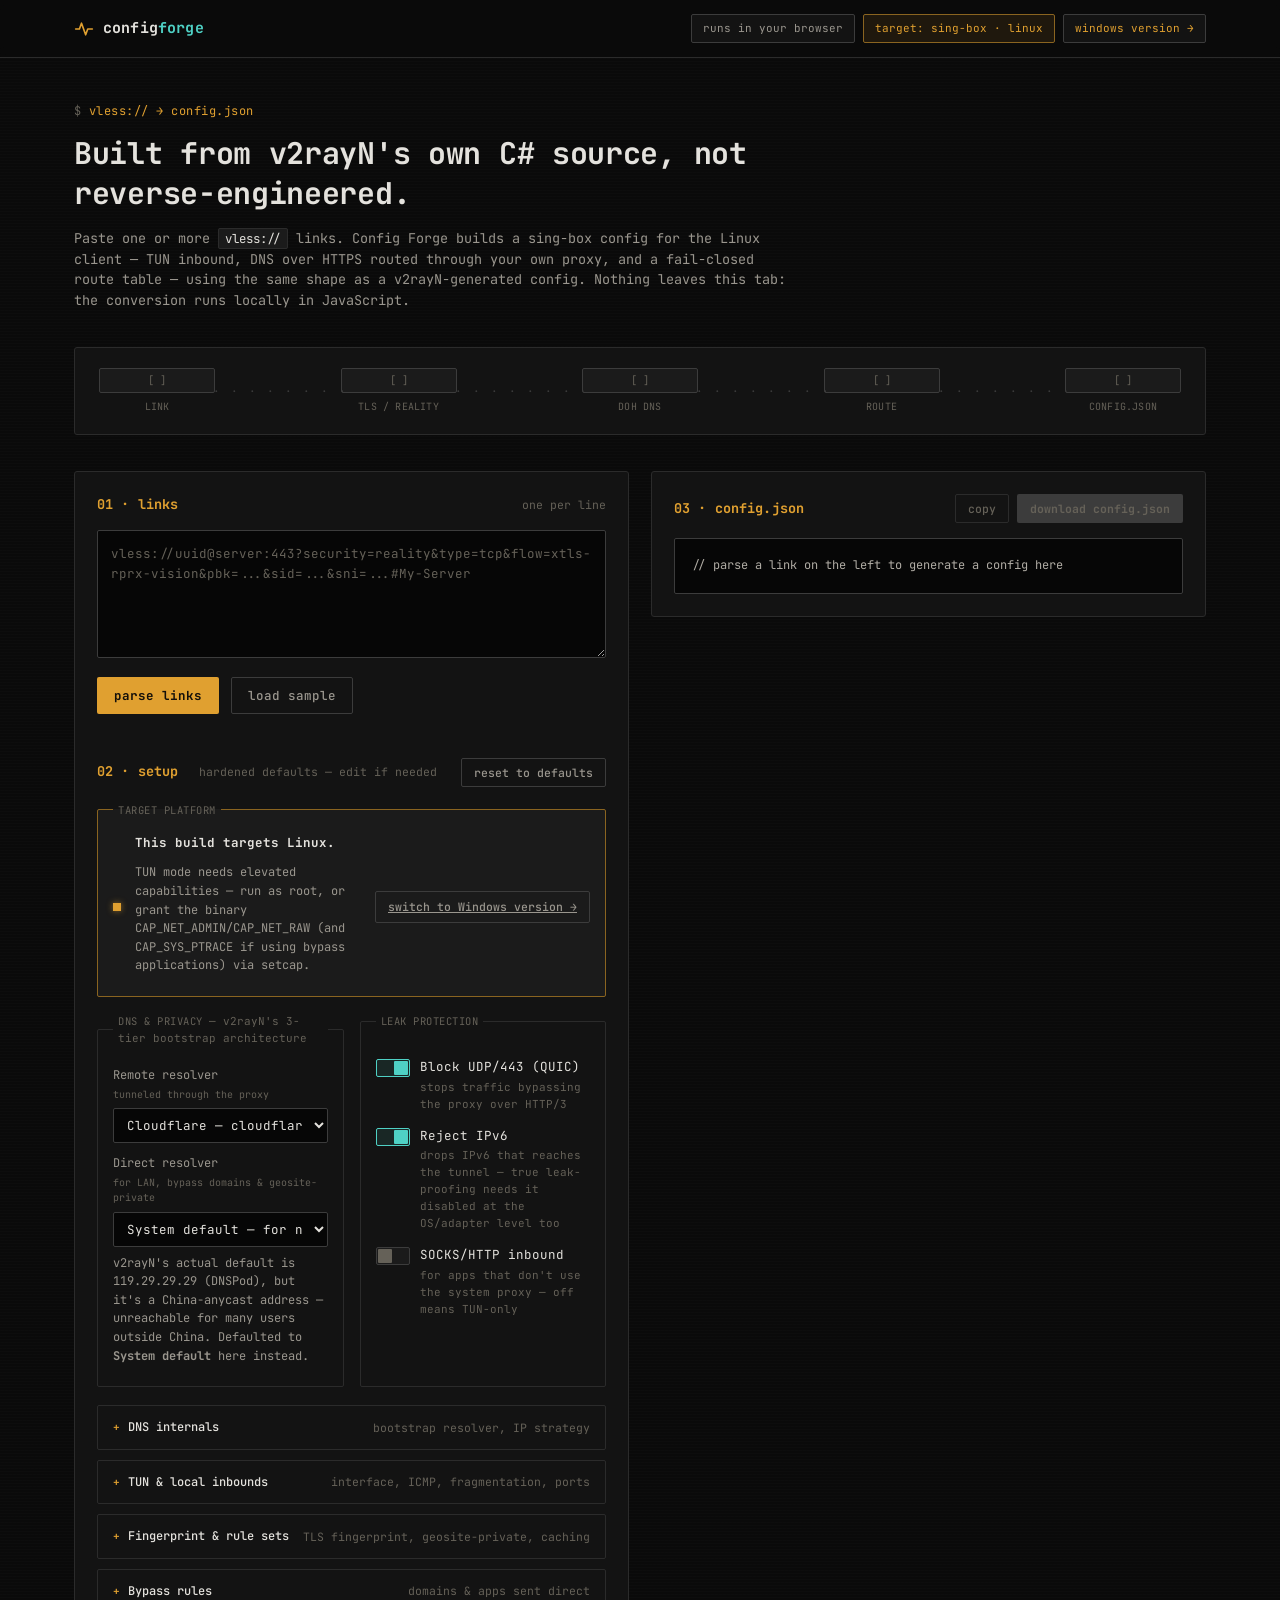
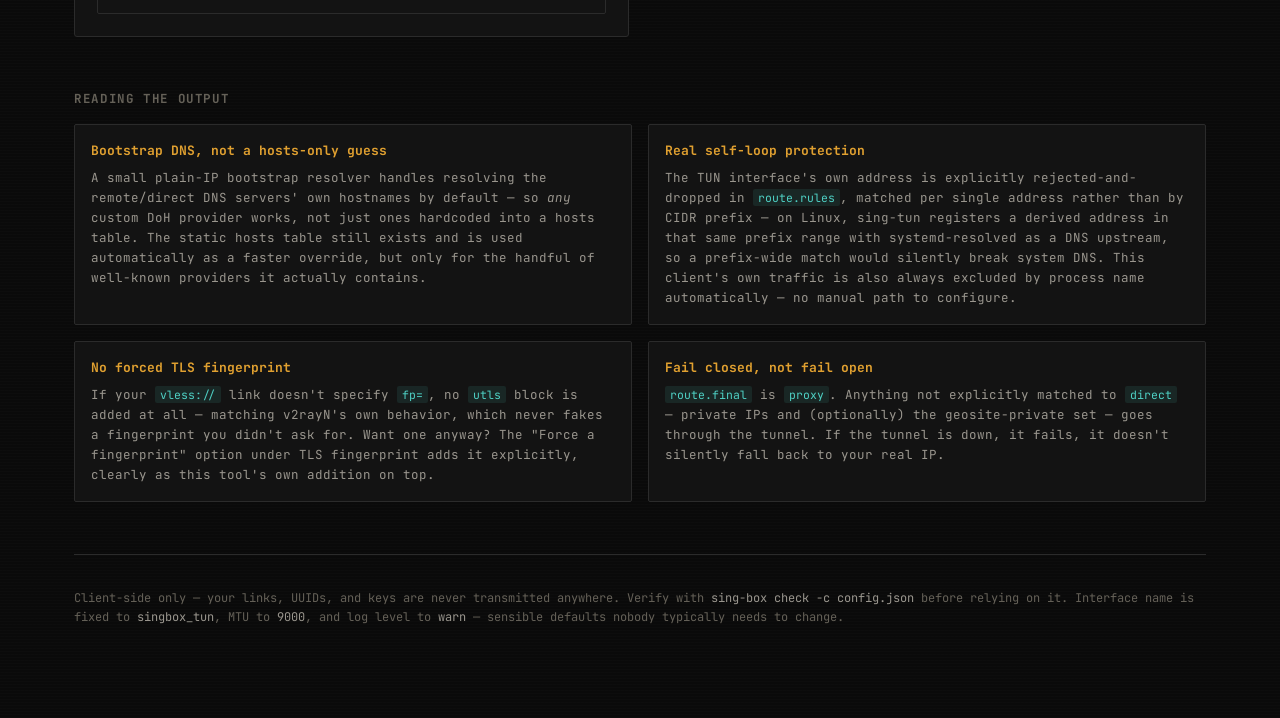
==== commit bb4ac3fa: "Add files via upload" ====
--- a/linux.html
+++ b/linux.html
@@ -3,12 +3,12 @@
 <head>
 <meta charset="UTF-8">
 <meta name="viewport" content="width=device-width, initial-scale=1.0">
-<title>vless → sing-box · config forge (Linux)</title>
-<meta name="description" content="Convert vless:// links into hardened sing-box client configs for Linux. Runs entirely in your browser — nothing is uploaded.">
-<link rel="icon" href="data:image/svg+xml,<svg xmlns=%22http://www.w3.org/2000/svg%22 viewBox=%220 0 24 24%22><rect width=%2224%22 height=%2224%22 rx=%225%22 fill=%22%232452d9%22/><path d=%22M4 12h4l2-6 4 12 2-6h4%22 stroke=%22white%22 stroke-width=%222%22 fill=%22none%22 stroke-linecap=%22round%22 stroke-linejoin=%22round%22/></svg>">
+<title>vless → sing-box · config forge (linux)</title>
+<meta name="description" content="Convert vless:// links into sing-box client configs for Linux, generated with the same DNS/routing architecture as v2rayN's actual source code. Runs entirely in your browser — nothing is uploaded.">
+<link rel="icon" href="data:image/svg+xml,<svg xmlns=%22http://www.w3.org/2000/svg%22 viewBox=%220 0 24 24%22><rect width=%2224%22 height=%2224%22 rx=%222%22 fill=%22%230a0a0a%22/><path d=%22M4 12h4l2-6 4 12 2-6h4%22 stroke=%22%23e0a030%22 stroke-width=%222%22 fill=%22none%22 stroke-linecap=%22round%22 stroke-linejoin=%22round%22/></svg>">
 <link rel="preconnect" href="https://fonts.googleapis.com">
 <link rel="preconnect" href="https://fonts.gstatic.com" crossorigin>
-<link href="https://fonts.googleapis.com/css2?family=Space+Grotesk:wght@500;600;700&family=Inter:wght@400;500;600;700&family=IBM+Plex+Mono:wght@400;500;600&display=swap" rel="stylesheet">
+<link href="https://fonts.googleapis.com/css2?family=JetBrains+Mono:wght@400;500;600;700;800&display=swap" rel="stylesheet">
 <link rel="stylesheet" href="style.css">
 </head>
 <body>
@@ -25,7 +25,6 @@
       <span class="pill">runs in your browser</span>
       <span class="pill pill-target" id="platformPill">target: sing-box · linux</span>
       <a href="index.html" class="pill pill-link">windows version →</a>
-      <a href="v2rayn.html" class="pill pill-link">v2rayN-faithful version →</a>
     </div>
   </div>
 </header>
@@ -34,8 +33,8 @@
 
   <section class="intro">
     <p class="eyebrow">vless:// → config.json</p>
-    <h1>Turn a share link into a hardened client config.</h1>
-    <p class="lede" id="ledeText">Paste one or more <code>vless://</code> links. Config Forge builds a sing-box config for the Linux client — TUN inbound, DNS over HTTPS routed through your own proxy, and a fail-closed route table — using the same shape as a v2rayN-generated config. Nothing leaves this tab: the conversion runs locally in JavaScript.</p>
+    <h1>Built from v2rayN's own C# source, not reverse-engineered.</h1>
+    <p class="lede" id="ledeText">Paste one or more <code>vless://</code> links. This tool's DNS and routing generation is ported directly from v2rayN's actual <code>SingboxDnsService.cs</code> / <code>SingboxRoutingService.cs</code> source (bootstrap DNS resolver, TUN self-loop protection, automatic self-process exclusion, ICMP routing policy) rather than reverse-engineered from example exports. Nothing leaves this tab: the conversion runs locally in JavaScript.</p>
   </section>
 
   <!-- SIGNAL PATH — signature element -->
@@ -92,6 +91,7 @@
       <div class="panel-head panel-head-spaced">
         <h2>02 · setup</h2>
         <div class="panel-head-actions">
+          <span class="panel-sub">hardened defaults — edit if needed</span>
           <span id="settingsStatus" class="parse-status"></span>
           <button id="resetOptionsBtn" class="btn btn-ghost btn-sm" type="button">reset to defaults</button>
         </div>
@@ -113,42 +113,35 @@
         </fieldset>
 
         <fieldset class="opt-group">
-          <legend>DNS &amp; privacy</legend>
+          <legend>DNS &amp; privacy <span class="legend-note">— v2rayN's 3-tier bootstrap architecture</span></legend>
 
           <label class="field">
-            <span class="field-label">Remote resolver <small>DNS‑over‑HTTPS, tunneled through proxy</small></span>
+            <span class="field-label">Remote resolver <small>tunneled through the proxy</small></span>
             <select id="optRemoteDns">
-              <option value="cloudflare" selected>Cloudflare — cloudflare-dns.com</option>
-              <option value="google">Google — dns.google</option>
-              <option value="quad9">Quad9 — dns.quad9.net</option>
-              <option value="alidns">AliDNS — dns.alidns.com</option>
-              <option value="custom">Custom domain…</option>
+              <option value="https://cloudflare-dns.com/dns-query" selected>Cloudflare — cloudflare-dns.com</option>
+              <option value="https://dns.google/dns-query">Google — dns.google</option>
+              <option value="https://dns.cloudflare.com/dns-query">Cloudflare (alt) — dns.cloudflare.com</option>
+              <option value="1.1.1.1">1.1.1.1 (plain, not DoH)</option>
+              <option value="custom">Custom address…</option>
             </select>
           </label>
-          <input type="text" id="optRemoteDnsCustom" class="field-sub" placeholder="doh.example.com" hidden>
+          <input type="text" id="optRemoteDnsCustom" class="field-sub" placeholder="https://doh.example.com/dns-query" hidden>
 
           <label class="field">
-            <span class="field-label">Local / direct resolver <small>for LAN &amp; direct domains</small></span>
-            <select id="optLocalDns">
-              <option value="system" selected>System default</option>
-              <option value="doh">Direct DoH — not tunneled</option>
-              <option value="119.29.29.29">119.29.29.29 — DNSPod</option>
+            <span class="field-label">Direct resolver <small>for LAN, bypass domains &amp; geosite-private</small></span>
+            <select id="optDirectDns">
+              <option value="119.29.29.29">119.29.29.29 — DNSPod (v2rayN default)</option>
               <option value="223.5.5.5">223.5.5.5 — AliDNS</option>
-              <option value="custom">Custom IP…</option>
+              <option value="https://doh.pub/dns-query">doh.pub (v2rayN default DoH option)</option>
+              <option value="system" selected>System default — for networks where DNSPod is unreachable</option>
+              <option value="custom">Custom address…</option>
             </select>
           </label>
-          <input type="text" id="optLocalDnsCustom" class="field-sub" placeholder="10.0.0.1" hidden>
-          <label class="field" id="localDohProviderRow" hidden>
-            <span class="field-label">Direct DoH provider <small>independent of the remote resolver above</small></span>
-            <select id="optLocalDohProvider" class="field-sub">
-              <option value="cloudflare" selected>Cloudflare — cloudflare-dns.com</option>
-              <option value="google">Google — dns.google</option>
-              <option value="quad9">Quad9 — dns.quad9.net</option>
-              <option value="alidns">AliDNS — dns.alidns.com</option>
-              <option value="custom">Custom domain…</option>
-            </select>
-          </label>
-          <input type="text" id="optLocalDohProviderCustom" class="field-sub" placeholder="doh.example.com" hidden>
+          <input type="text" id="optDirectDnsCustom" class="field-sub" placeholder="1.1.1.1 or https://doh.example.com/dns-query" hidden>
+          <span class="field-label field-label-hint">
+            v2rayN's actual default is 119.29.29.29 (DNSPod), but it's a China-anycast address — unreachable for
+            many users outside China. Defaulted to <strong>System default</strong> here instead.
+          </span>
         </fieldset>
 
         <fieldset class="opt-group">
@@ -177,8 +170,42 @@
 
       <details class="advanced">
         <summary>
+          <span class="adv-title"><span class="adv-chevron"></span> DNS internals</span>
+          <span class="panel-sub">bootstrap resolver, IP strategy</span>
+        </summary>
+        <div class="advanced-body">
+          <div class="options-grid">
+            <fieldset class="opt-group opt-group-wide" style="border:none; padding:0;">
+              <label class="field">
+                <span class="field-label">Bootstrap resolver <small>resolves the remote/direct servers' own hostnames — plain IP, no chicken-and-egg problem</small></span>
+                <select id="optBootstrapDns">
+                  <option value="119.29.29.29">119.29.29.29 — DNSPod (v2rayN default)</option>
+                  <option value="223.5.5.5">223.5.5.5 — AliDNS</option>
+                  <option value="system" selected>System default</option>
+                  <option value="custom">Custom IP…</option>
+                </select>
+              </label>
+              <input type="text" id="optBootstrapDnsCustom" class="field-sub" placeholder="1.1.1.1" hidden>
+
+              <label class="field">
+                <span class="field-label">IP strategy <small>sing-box <code>domain_resolver.strategy</code> — applied wherever remote/direct DNS resolution happens</small></span>
+                <select id="optDnsStrategy">
+                  <option value="" selected>Default (no preference)</option>
+                  <option value="prefer_ipv4">Prefer IPv4</option>
+                  <option value="prefer_ipv6">Prefer IPv6</option>
+                  <option value="ipv4_only">IPv4 only</option>
+                  <option value="ipv6_only">IPv6 only</option>
+                </select>
+              </label>
+            </fieldset>
+          </div>
+        </div>
+      </details>
+
+      <details class="advanced">
+        <summary>
           <span class="adv-title"><span class="adv-chevron"></span> TUN &amp; local inbounds</span>
-          <span class="panel-sub">interface, ports, self-exclusion</span>
+          <span class="panel-sub">interface, ICMP, fragmentation, ports</span>
         </summary>
         <div class="advanced-body">
           <div class="options-grid">
@@ -202,10 +229,24 @@
                 <span class="toggle-text">Strict route<small>forces all system traffic into the TUN, even off-subnet</small></span>
               </label>
               <label class="field">
-                <span class="field-label">Exclude this client's own traffic by binary path <small>optional, extra safety alongside <code>auto_detect_interface</code> — one full path per line</small></span>
-                <textarea id="optSelfProcessPaths" class="bypass-input" rows="2" spellcheck="false"
-                  placeholder="/home/you/.local/share/v2rayN/bin/sing_box/sing-box"></textarea>
-              </label>
+                <span class="field-label">ICMP routing <small>ping/traceroute policy — matches v2rayN's own TUN ICMP options</small></span>
+                <select id="optIcmpRouting">
+                  <option value="rule" selected>Follow ordinary routing rules</option>
+                  <option value="direct">Always direct</option>
+                  <option value="unreachable">Reject — unreachable reply</option>
+                  <option value="drop">Reject — silent drop</option>
+                  <option value="reply">Reject — fake reply</option>
+                </select>
+              </label>
+              <label class="toggle">
+                <input type="checkbox" id="optTlsFragment">
+                <span class="toggle-track"><span class="toggle-thumb"></span></span>
+                <span class="toggle-text">TLS record fragmentation<small>splits sniffed TLS ClientHellos to evade SNI-based blocking — from v2rayN's <code>EnableFragment</code> option</small></span>
+              </label>
+              <span class="field-label field-label-hint">
+                This client's own traffic is always excluded from the tunnel automatically, by process name —
+                matching v2rayN's own behavior. No manual path needed.
+              </span>
             </fieldset>
 
             <fieldset class="opt-group">
@@ -234,33 +275,49 @@
 
       <details class="advanced">
         <summary>
-          <span class="adv-title"><span class="adv-chevron"></span> Rule sets &amp; caching</span>
-          <span class="panel-sub">geosite-private, DNS cache</span>
+          <span class="adv-title"><span class="adv-chevron"></span> Fingerprint &amp; rule sets</span>
+          <span class="panel-sub">TLS fingerprint, geosite-private, caching</span>
         </summary>
         <div class="advanced-body">
-          <fieldset class="opt-group opt-group-wide" style="border:none; padding:0;">
-            <label class="toggle">
-              <input type="checkbox" id="optUseGeositePrivate">
-              <span class="toggle-track"><span class="toggle-thumb"></span></span>
-              <span class="toggle-text">geosite-private rule-set<small>matches local-network hostnames (router/NAS/printer admin panels, etc.) direct — not required: <code>ip_is_private</code> already routes private IPs direct on its own</small></span>
-            </label>
-
-            <label class="field" id="ruleSetModeRow">
-              <span class="field-label">geosite-private rule-set source</span>
-              <select id="optRuleSetMode">
-                <option value="remote">Auto-download (SagerNet, recommended)</option>
-                <option value="local" selected>Local file on disk</option>
-              </select>
-            </label>
-            <input type="text" id="optRuleSetPath" class="field-sub"
-                   value="/etc/sing-box/geosite-private.srs">
-
-            <label class="toggle">
-              <input type="checkbox" id="optCacheFile">
-              <span class="toggle-track"><span class="toggle-thumb"></span></span>
-              <span class="toggle-text">DNS cache file<small>persists fakeip/cache across restarts, kept next to config.json</small></span>
-            </label>
-          </fieldset>
+          <div class="options-grid">
+            <fieldset class="opt-group">
+              <legend>TLS fingerprint</legend>
+              <label class="field">
+                <span class="field-label">Force a fingerprint even if the link doesn't specify one <small>off by default — v2rayN itself never forces one; this is this tool's own addition</small></span>
+                <select id="optForceFingerprint">
+                  <option value="" selected>Off — use exactly what the link specifies</option>
+                  <option value="chrome">Force Chrome</option>
+                  <option value="firefox">Force Firefox</option>
+                  <option value="safari">Force Safari</option>
+                  <option value="ios">Force iOS</option>
+                  <option value="randomized">Force randomized</option>
+                </select>
+              </label>
+            </fieldset>
+
+            <fieldset class="opt-group">
+              <legend>Rule sets &amp; caching</legend>
+              <label class="toggle">
+                <input type="checkbox" id="optUseGeositePrivate">
+                <span class="toggle-track"><span class="toggle-thumb"></span></span>
+                <span class="toggle-text">geosite-private rule-set<small>matches local-network hostnames direct — not required: <code>ip_is_private</code> already covers private IPs on its own</small></span>
+              </label>
+              <label class="field" id="ruleSetModeRow">
+                <span class="field-label">geosite-private rule-set source</span>
+                <select id="optRuleSetMode">
+                  <option value="remote">Auto-download (SagerNet, recommended)</option>
+                  <option value="local" selected>Local file on disk</option>
+                </select>
+              </label>
+              <input type="text" id="optRuleSetPath" class="field-sub"
+                     value="/etc/sing-box/geosite-private.srs">
+              <label class="toggle">
+                <input type="checkbox" id="optCacheFile">
+                <span class="toggle-track"><span class="toggle-thumb"></span></span>
+                <span class="toggle-text">DNS cache file<small>persists fakeip/cache across restarts, kept next to config.json</small></span>
+              </label>
+            </fieldset>
+          </div>
         </div>
       </details>
 
@@ -315,20 +372,20 @@
     <h2>reading the output</h2>
     <div class="notes-grid">
       <div class="note">
-        <h3>DNS never leaks in the clear</h3>
-        <p>Remote lookups go out as DoH, and that DoH request is itself sent through the <code>proxy</code> outbound — your resolver sees the proxy server, never your ISP. Direct/LAN domains use the local resolver over plain UDP so split-horizon and captive portals still work.</p>
+        <h3>Bootstrap DNS, not a hosts-only guess</h3>
+        <p>A small plain-IP bootstrap resolver handles resolving the remote/direct DNS servers' own hostnames by default — so <em>any</em> custom DoH provider works, not just ones hardcoded into a hosts table. The static hosts table still exists and is used automatically as a faster override, but only for the handful of well-known providers it actually contains.</p>
+      </div>
+      <div class="note">
+        <h3>Real self-loop protection</h3>
+        <p>The TUN interface's own address is explicitly rejected-and-dropped in <code>route.rules</code>, matched per single address rather than by CIDR prefix — on Linux, sing-tun registers a derived address in that same prefix range with systemd-resolved as a DNS upstream, so a prefix-wide match would silently break system DNS. This client's own traffic is also always excluded by process name automatically — no manual path to configure.</p>
+      </div>
+      <div class="note">
+        <h3>No forced TLS fingerprint</h3>
+        <p>If your <code>vless://</code> link doesn't specify <code>fp=</code>, no <code>utls</code> block is added at all — matching v2rayN's own behavior, which never fakes a fingerprint you didn't ask for. Want one anyway? The "Force a fingerprint" option under TLS fingerprint adds it explicitly, clearly as this tool's own addition on top.</p>
       </div>
       <div class="note">
         <h3>Fail closed, not fail open</h3>
-        <p><code>route.final</code> is <code>proxy</code>. Anything not explicitly matched to <code>direct</code> — private IPs and the geosite-private set — goes through the tunnel. If the tunnel is down, it fails, it doesn't silently fall back to your real IP.</p>
-      </div>
-      <div class="note">
-        <h3>Two common leak paths, closed by default</h3>
-        <p>QUIC (UDP/443) can carry HTTP/3 straight past a TCP-only proxy path; it's rejected. IPv6 isn't captured by the IPv4-only TUN address here, so it's rejected too rather than left to route unprotected — both are toggles above if you'd rather handle them differently.</p>
-      </div>
-      <div class="note">
-        <h3>Platform paths</h3>
-        <p>This page targets Linux — POSIX paths and extension-less process names throughout. The config.json <em>schema</em> is identical on Windows; only these path/name strings differ. Need Windows instead? See the <a href="index.html">Windows version</a>.</p>
+        <p><code>route.final</code> is <code>proxy</code>. Anything not explicitly matched to <code>direct</code> — private IPs and (optionally) the geosite-private set — goes through the tunnel. If the tunnel is down, it fails, it doesn't silently fall back to your real IP.</p>
       </div>
     </div>
   </section>
--- a/style.css
+++ b/style.css
@@ -1,38 +1,37 @@
 /* ============================================================
-   Config Forge — design tokens (v2: blueprint/schematic)
-   bg pale blueprint paper · cobalt ink accent · muted teal "secure"
-   display: Space Grotesk · body: Inter · code: IBM Plex Mono
+   Config Forge — design tokens (v3: terminal / phosphor)
+   near-black neutral bg · warm amber accent · teal "secure" accent
+   all-monospace: JetBrains Mono throughout
    ============================================================ */
 
 :root{
-  --bg:        #f5f7fa;
-  --grid-line: #dfe6ee;
-  --panel:     #ffffff;
-  --panel-2:   #f0f3f7;
-  --border:    #d8e0e8;
-  --border-lt: #c3cedb;
-
-  --ink:       #16202b;
-  --ink-dim:   #5b6b7c;
-  --ink-mute:  #8b98a6;
-
-  --accent:      #2452d9;
-  --accent-dim:  #b7c6f2;
-  --accent-soft: #eaf0fd;
-  --secure:      #1c8c6e;
-  --secure-dim:  #bfe3d7;
-  --secure-soft: #e9f7f2;
-  --warn:        #b7791f;
-  --warn-soft:   #fbf1de;
-  --danger:      #b23a3a;
-  --danger-soft: #fbeaea;
-
-  --font-display: 'Space Grotesk', ui-sans-serif, sans-serif;
-  --font-body: 'Inter', system-ui, -apple-system, sans-serif;
-  --font-code: 'IBM Plex Mono', ui-monospace, monospace;
-
-  --radius: 8px;
-  --radius-sm: 5px;
+  --bg:        #0a0a0a;
+  --panel:     #131313;
+  --panel-2:   #1b1b1b;
+  --border:    #2b2b2b;
+  --border-lt: #3c3c3c;
+
+  --text:      #e4e2dd;
+  --text-dim:  #9a968e;
+  --text-mute: #656158;
+
+  --accent:      #e0a030;
+  --accent-dim:  #8a6420;
+  --accent-soft: rgba(224,160,48,0.10);
+  --secure:      #4fd1c5;
+  --secure-dim:  #2a7a70;
+  --secure-soft: rgba(79,209,197,0.10);
+  --warn:        #e0824a;
+  --warn-soft:   rgba(224,130,74,0.10);
+  --danger:      #e0655c;
+  --danger-soft: rgba(224,101,92,0.10);
+
+  --font-display: 'JetBrains Mono', ui-monospace, monospace;
+  --font-body: 'JetBrains Mono', ui-monospace, monospace;
+  --font-code: 'JetBrains Mono', ui-monospace, monospace;
+
+  --radius: 3px;
+  --radius-sm: 2px;
 }
 
 *{ box-sizing: border-box; }
@@ -41,15 +40,13 @@
 body{
   margin:0;
   background: var(--bg);
-  color: var(--ink);
+  color: var(--text);
   font-family: var(--font-body);
-  line-height: 1.5;
+  font-size: 14px;
+  line-height: 1.55;
   -webkit-font-smoothing: antialiased;
   background-image:
-    linear-gradient(var(--grid-line) 1px, transparent 1px),
-    linear-gradient(90deg, var(--grid-line) 1px, transparent 1px);
-  background-size: 28px 28px;
-  background-position: -1px -1px;
+    repeating-linear-gradient(0deg, rgba(255,255,255,0.012) 0px, rgba(255,255,255,0.012) 1px, transparent 1px, transparent 3px);
 }
 
 code, pre{ font-family: var(--font-code); }
@@ -57,115 +54,114 @@
 /* ---------- top bar ---------- */
 .top{
   position: sticky; top:0; z-index: 20;
-  background: rgba(245,247,250,0.88);
-  backdrop-filter: blur(8px);
+  background: rgba(10,10,10,0.9);
+  backdrop-filter: blur(6px);
   border-bottom: 1px solid var(--border);
 }
 .top-inner{
   max-width: 1180px; margin: 0 auto;
-  padding: 16px 24px;
+  padding: 14px 24px;
   display: flex; align-items: center; justify-content: space-between;
   gap: 16px; flex-wrap: wrap;
 }
 .brand{ display:flex; align-items:center; gap:9px; }
 .brand-mark{ color: var(--accent); display:flex; }
 .brand-text{
-  font-family: var(--font-display); font-weight: 600; font-size: 17px;
-  letter-spacing: -0.01em; color: var(--ink);
+  font-family: var(--font-display); font-weight: 700; font-size: 15px;
+  letter-spacing: 0.01em; color: var(--text);
 }
 .brand-accent{ color: var(--secure); }
 .top-meta{ display:flex; gap:8px; flex-wrap: wrap; }
 .pill{
-  font-family: var(--font-code); font-size: 11px; color: var(--ink-dim);
-  border: 1px solid var(--border-lt); border-radius: 999px;
-  padding: 5px 12px; white-space: nowrap; background: var(--panel);
-}
-.pill-target{ color: var(--secure); border-color: var(--secure-dim); background: var(--secure-soft); }
+  font-family: var(--font-code); font-size: 11px; color: var(--text-dim);
+  border: 1px solid var(--border-lt); border-radius: var(--radius-sm);
+  padding: 5px 11px; white-space: nowrap; background: var(--panel);
+}
+.pill-target{ color: var(--accent); border-color: var(--accent-dim); background: var(--accent-soft); }
 
 /* ---------- shell / layout ---------- */
 .shell{
-  max-width: 1180px; margin: 0 auto; padding: 48px 24px 80px;
+  max-width: 1180px; margin: 0 auto; padding: 44px 24px 80px;
   position: relative; z-index: 1;
 }
 
-.intro{ max-width: 720px; margin-bottom: 40px; }
+.intro{ max-width: 720px; margin-bottom: 36px; }
 .eyebrow{
-  font-family: var(--font-code); font-size: 12px; letter-spacing: 0.1em;
-  text-transform: uppercase; color: var(--accent); margin: 0 0 14px;
-  display: flex; align-items: center; gap: 8px;
-}
-.eyebrow::before{
-  content: ""; width: 20px; height: 1px; background: var(--accent);
-}
+  font-family: var(--font-code); font-size: 12px; letter-spacing: 0.04em;
+  color: var(--accent); margin: 0 0 12px;
+}
+.eyebrow::before{ content: "$ "; color: var(--text-mute); }
 .intro h1{
-  font-family: var(--font-display); font-size: clamp(28px, 4vw, 40px);
-  line-height: 1.18; margin: 0 0 16px; font-weight: 600; letter-spacing: -0.015em;
-  color: var(--ink);
-}
-.lede{ color: var(--ink-dim); font-size: 15.5px; margin: 0; }
-.lede code{ color: var(--ink); background: var(--panel-2); padding: 1px 6px; border-radius: 4px; font-size: 0.9em; border: 1px solid var(--border); }
-
-/* ---------- signal path (signature element) — schematic trace ---------- */
+  font-family: var(--font-display); font-size: clamp(22px, 3.2vw, 30px);
+  line-height: 1.35; margin: 0 0 14px; font-weight: 700; letter-spacing: -0.01em;
+  color: var(--text);
+}
+.lede{ color: var(--text-dim); font-size: 13.5px; margin: 0; }
+.lede code{ color: var(--text); background: var(--panel-2); padding: 1px 6px; border-radius: var(--radius-sm); font-size: 0.92em; border: 1px solid var(--border); }
+
+/* ---------- signal path (signature element) — terminal trace ---------- */
 .signal-path{
   background: var(--panel);
   border: 1px solid var(--border);
   border-radius: var(--radius);
-  padding: 26px 28px 20px;
-  margin-bottom: 40px;
+  padding: 20px 24px;
+  margin-bottom: 36px;
   overflow-x: auto;
+  font-family: var(--font-code);
 }
 .path-track{
-  display: flex; align-items: flex-start; gap: 0;
+  display: flex; align-items: center; gap: 0;
   min-width: 640px;
 }
 .path-node{
-  display: flex; flex-direction: column; align-items: center; gap: 9px;
-  flex-shrink: 0; width: 112px;
+  display: flex; flex-direction: column; align-items: center; gap: 6px;
+  flex-shrink: 0; width: 116px;
 }
 .node-box{
-  width: 22px; height: 22px; border-radius: 3px;
-  background: var(--panel-2); border: 1.5px solid var(--border-lt);
-  transition: all 0.3s ease;
-  position: relative;
-}
-.node-box::before{
-  content: ""; position: absolute; inset: 5px;
-  border-radius: 1px; background: var(--border-lt); transition: background 0.3s ease;
-}
+  font-size: 10.5px; color: var(--text-mute);
+  border: 1px solid var(--border-lt); border-radius: var(--radius-sm);
+  padding: 3px 0; width: 100%; text-align: center;
+  transition: all 0.3s ease; background: var(--panel-2);
+}
+.node-box::before{ content: "[ ]"; }
 .path-node[data-state="active"] .node-box{
-  border-color: var(--accent); background: var(--accent-soft);
-}
-.path-node[data-state="active"] .node-box::before{ background: var(--accent); }
+  border-color: var(--accent); color: var(--accent); background: var(--accent-soft);
+  text-shadow: 0 0 8px rgba(224,160,48,0.5);
+}
+.path-node[data-state="active"] .node-box::before{ content: "[×]"; }
 .path-node[data-state="warn"] .node-box{
-  border-color: var(--warn); background: var(--warn-soft);
-}
-.path-node[data-state="warn"] .node-box::before{ background: var(--warn); }
+  border-color: var(--warn); color: var(--warn); background: var(--warn-soft);
+}
+.path-node[data-state="warn"] .node-box::before{ content: "[!]"; }
 .node-label{
-  font-family: var(--font-code); font-size: 10.5px; color: var(--ink-mute);
+  font-family: var(--font-code); font-size: 10px; color: var(--text-mute);
   letter-spacing: 0.02em; text-align: center; transition: color 0.3s ease;
   text-transform: uppercase;
 }
-.path-node[data-state="active"] .node-label{ color: var(--ink); }
+.path-node[data-state="active"] .node-label{ color: var(--text); }
 
 .path-wire{
-  flex: 1; height: 22px; position: relative; margin: 0; top: 0;
-  min-width: 36px;
+  flex: 1; height: 16px; position: relative; margin: 0 -2px;
+  min-width: 32px; overflow: hidden;
+  font-size: 11px; color: var(--border-lt); white-space: nowrap;
+  display: flex; align-items: center;
 }
 .path-wire::before{
-  content: ""; position: absolute; top: 10px; left: 0; right: 0; height: 2px;
-  background: var(--border-lt);
-}
-.path-wire[data-active="1"]::before{ background: var(--accent); }
+  content: "· · · · · · · · · · · · · · · · · · · · · · · ·";
+  letter-spacing: 2px;
+}
+.path-wire[data-active="1"]::before{ color: var(--accent); }
 .wire-pulse{
-  position: absolute; top: 6px; left: -4px;
-  width: 8px; height: 8px; border-radius: 1px; transform: rotate(45deg);
-  background: var(--accent); opacity: 0;
-}
+  position: absolute; top: 0; left: -6px; bottom: 0;
+  width: 8px; display: flex; align-items: center; justify-content: center;
+  color: var(--accent); opacity: 0; font-weight: 700;
+}
+.wire-pulse::before{ content: "▸"; }
 .path-wire[data-active="1"] .wire-pulse{
-  animation: pulse 2s linear infinite;
+  animation: pulse 2.2s linear infinite;
 }
 @keyframes pulse{
-  0%{ left: -4px; opacity: 0; }
+  0%{ left: -6px; opacity: 0; }
   10%{ opacity: 1; }
   90%{ opacity: 1; }
   100%{ left: 100%; opacity: 0; }
@@ -176,7 +172,7 @@
 
 /* ---------- workspace ---------- */
 .workspace{
-  display: grid; grid-template-columns: 1fr 1fr; gap: 24px;
+  display: grid; grid-template-columns: 1fr 1fr; gap: 22px;
   align-items: start;
 }
 @media (max-width: 980px){
@@ -187,63 +183,63 @@
   background: var(--panel);
   border: 1px solid var(--border);
   border-radius: var(--radius);
-  padding: 24px;
+  padding: 22px;
 }
 .panel-head{
   display: flex; align-items: baseline; justify-content: space-between;
-  gap: 12px; margin-bottom: 16px;
-}
-.panel-head-spaced{ margin-top: 32px; }
+  gap: 12px; margin-bottom: 15px;
+}
+.panel-head-spaced{ margin-top: 30px; }
 .panel-head h2{
-  font-family: var(--font-display); font-size: 16px; margin: 0;
-  color: var(--ink); font-weight: 600;
-}
-.panel-sub{ font-size: 12px; color: var(--ink-mute); font-family: var(--font-code); }
+  font-family: var(--font-display); font-size: 13.5px; margin: 0;
+  color: var(--accent); font-weight: 700; letter-spacing: 0.01em;
+}
+.panel-sub{ font-size: 11.5px; color: var(--text-mute); font-family: var(--font-code); }
 .panel-head-actions{ display: flex; align-items: center; gap: 12px; flex-wrap: wrap; }
 
 /* ---------- input ---------- */
 .link-input{
   width: 100%; resize: vertical;
-  background: var(--panel-2); color: var(--ink);
-  border: 1px solid var(--border-lt); border-radius: var(--radius-sm);
-  padding: 14px; font-family: var(--font-code); font-size: 13px;
+  background: #060606; color: var(--text);
+  border: 1px solid var(--border-lt); border-radius: var(--radius-sm);
+  padding: 13px; font-family: var(--font-code); font-size: 12.5px;
   line-height: 1.6;
 }
-.link-input:focus{ outline: none; border-color: var(--accent); background: var(--panel); }
-.link-input::placeholder{ color: var(--ink-mute); }
+.link-input:focus{ outline: none; border-color: var(--accent); }
+.link-input::placeholder{ color: var(--text-mute); }
 
 .input-row{ display:flex; align-items:center; gap: 12px; margin-top: 12px; flex-wrap: wrap; }
 
 .btn{
-  font-family: var(--font-code); font-size: 13px; font-weight: 500;
-  padding: 10px 18px; border-radius: var(--radius-sm);
+  font-family: var(--font-code); font-size: 12.5px; font-weight: 500;
+  padding: 9px 16px; border-radius: var(--radius-sm);
   border: 1px solid transparent; cursor: pointer;
   transition: all 0.15s ease;
 }
-.btn-primary{ background: var(--accent); color: #fff; font-weight: 600; }
-.btn-primary:hover{ background: #1d42b8; }
-.btn-primary:disabled{ background: var(--border-lt); color: #fff; cursor: not-allowed; }
-.btn-ghost{ background: var(--panel); color: var(--ink-dim); border-color: var(--border-lt); }
-.btn-ghost:hover{ color: var(--ink); border-color: var(--accent); }
-.btn-ghost:disabled{ color: var(--ink-mute); cursor: not-allowed; border-color: var(--border); }
-.btn-sm{ padding: 7px 14px; font-size: 12px; }
-
-.parse-status{ font-size: 12.5px; color: var(--ink-mute); font-family: var(--font-code); }
+.btn-primary{ background: var(--accent); color: #14100a; font-weight: 700; }
+.btn-primary:hover{ background: #f0b040; }
+.btn-primary:disabled{ background: var(--border-lt); color: var(--text-mute); cursor: not-allowed; }
+.btn-ghost{ background: transparent; color: var(--text-dim); border-color: var(--border-lt); }
+.btn-ghost:hover{ color: var(--text); border-color: var(--accent); }
+.btn-ghost:disabled{ color: var(--text-mute); cursor: not-allowed; border-color: var(--border); }
+.btn-sm{ padding: 6px 12px; font-size: 11.5px; }
+
+.parse-status{ font-size: 12px; color: var(--text-mute); font-family: var(--font-code); }
 .parse-status.ok{ color: var(--secure); }
 .parse-status.err{ color: var(--danger); }
 
 .link-results{ margin-top: 14px; display: flex; flex-direction: column; gap: 8px; }
 .link-card{
   border: 1px solid var(--border); border-radius: var(--radius-sm);
-  padding: 10px 14px; background: var(--panel-2);
+  padding: 10px 13px; background: var(--panel-2);
   display: flex; align-items: center; justify-content: space-between; gap: 10px;
 }
-.link-card.err{ border-color: #e6b8b8; background: var(--danger-soft); }
+.link-card.err{ border-color: rgba(224,101,92,0.4); background: var(--danger-soft); }
 .link-card-main{ min-width: 0; }
-.link-card-name{ font-size: 13px; font-weight: 600; color: var(--ink); }
-.link-card-detail{ font-size: 11.5px; color: var(--ink-mute); font-family: var(--font-code); overflow: hidden; text-overflow: ellipsis; white-space: nowrap; }
+.link-card-name{ font-size: 12.5px; font-weight: 700; color: var(--text); }
+.link-card-detail{ font-size: 11px; color: var(--text-mute); font-family: var(--font-code); overflow: hidden; text-overflow: ellipsis; white-space: nowrap; }
 .link-card-badge{
-  font-family: var(--font-code); font-size: 10.5px; padding: 3px 9px; border-radius: 999px;
+  font-family: var(--font-code); font-size: 10px; padding: 3px 8px; border-radius: var(--radius-sm);
   flex-shrink: 0;
 }
 .badge-ok{ background: var(--secure-soft); color: var(--secure); }
@@ -251,150 +247,150 @@
 
 /* ---------- quick setup grid ---------- */
 .options-grid{
-  display: grid; grid-template-columns: 1fr 1fr; gap: 18px;
+  display: grid; grid-template-columns: 1fr 1fr; gap: 16px;
 }
 @media (max-width: 620px){ .options-grid{ grid-template-columns: 1fr; } }
 
 .opt-group{
   border: 1px solid var(--border); border-radius: var(--radius-sm);
-  padding: 16px; margin: 0; min-width: 0; background: var(--panel);
+  padding: 15px; margin: 0; min-width: 0; background: var(--panel);
 }
 .opt-group legend{
-  font-family: var(--font-code); font-size: 11px; text-transform: uppercase;
-  letter-spacing: 0.07em; color: var(--ink-mute); padding: 0 6px;
+  font-family: var(--font-code); font-size: 10.5px; text-transform: uppercase;
+  letter-spacing: 0.05em; color: var(--text-mute); padding: 0 5px;
 }
 .opt-group-wide{ grid-column: 1 / -1; }
-.legend-note{ text-transform: none; letter-spacing: normal; color: var(--ink-mute); font-size: 11px; }
+.legend-note{ text-transform: none; letter-spacing: normal; color: var(--text-mute); font-size: 11px; }
 .bypass-input{
   width: 100%; resize: vertical;
-  background: var(--panel-2); color: var(--ink);
-  border: 1px solid var(--border-lt); border-radius: var(--radius-sm);
-  padding: 10px; font-family: var(--font-code); font-size: 12.5px; line-height: 1.6;
+  background: #060606; color: var(--text);
+  border: 1px solid var(--border-lt); border-radius: var(--radius-sm);
+  padding: 10px; font-family: var(--font-code); font-size: 12px; line-height: 1.6;
   margin-top: 2px;
 }
-.bypass-input:focus{ outline: none; border-color: var(--accent); background: var(--panel); }
-.field-label-hint{ margin-top: 8px; font-size: 11.5px; }
-.field-label-hint code{ color: var(--ink-dim); background: var(--panel-2); padding: 1px 5px; border-radius: 4px; border: 1px solid var(--border); }
-
-.field{ display: block; margin-top: 12px; }
+.bypass-input:focus{ outline: none; border-color: var(--accent); }
+.field-label-hint{ margin-top: 7px; font-size: 11px; }
+.field-label-hint code{ color: var(--text-dim); background: var(--panel-2); padding: 1px 5px; border-radius: var(--radius-sm); border: 1px solid var(--border); }
+
+.field{ display: block; margin-top: 11px; }
 .field:first-of-type{ margin-top: 4px; }
-.field-label{ display:block; font-size: 12.5px; color: var(--ink-dim); margin-bottom: 6px; }
-.field-label small{ display:block; color: var(--ink-mute); font-weight: 400; margin-top: 2px; }
+.field-label{ display:block; font-size: 12px; color: var(--text-dim); margin-bottom: 6px; }
+.field-label small{ display:block; color: var(--text-mute); font-weight: 400; margin-top: 2px; }
 .field input[type="text"], .field input[type="number"], .field select, .field-sub{
-  width: 100%; background: var(--panel-2); color: var(--ink);
-  border: 1px solid var(--border-lt); border-radius: var(--radius-sm);
-  padding: 8px 10px; font-size: 13px; font-family: var(--font-code);
+  width: 100%; background: #060606; color: var(--text);
+  border: 1px solid var(--border-lt); border-radius: var(--radius-sm);
+  padding: 7px 9px; font-size: 12.5px; font-family: var(--font-code);
 }
 .field-sub{ margin-top: 8px; }
 .field select{ font-family: var(--font-body); }
-.field input:focus, .field select:focus{ outline: none; border-color: var(--accent); background: var(--panel); }
+.field input:focus, .field select:focus{ outline: none; border-color: var(--accent); }
 .field-inline{ display:flex; align-items:center; gap: 10px; }
 .field-inline .field-label{ margin-bottom:0; white-space: nowrap; }
 
 .toggle{
-  display: grid; grid-template-columns: 36px 1fr; align-items: start;
-  gap: 10px; margin-top: 14px; cursor: pointer;
+  display: grid; grid-template-columns: 34px 1fr; align-items: start;
+  gap: 10px; margin-top: 13px; cursor: pointer;
 }
 .toggle input{ position:absolute; opacity:0; width:0; height:0; }
 .toggle-track{
-  width: 36px; height: 20px; border-radius: 999px; background: var(--border-lt);
-  position: relative; transition: background 0.2s ease; margin-top: 2px;
+  width: 34px; height: 18px; border-radius: var(--radius-sm); background: var(--panel-2);
+  border: 1px solid var(--border-lt);
+  position: relative; transition: all 0.2s ease; margin-top: 2px;
 }
 .toggle-thumb{
-  position: absolute; top: 2px; left: 2px; width: 16px; height: 16px;
-  border-radius: 50%; background: #fff; transition: all 0.2s ease;
-  box-shadow: 0 1px 2px rgba(22,32,43,0.25);
-}
-.toggle input:checked + .toggle-track{ background: var(--secure); }
-.toggle input:checked + .toggle-track .toggle-thumb{ transform: translateX(16px); }
-.toggle input:focus-visible + .toggle-track{ outline: 2px solid var(--accent); outline-offset: 2px; }
-.toggle-text{ font-size: 13px; color: var(--ink); }
-.toggle-text small{ display:block; color: var(--ink-mute); font-size: 11.5px; font-weight: 400; margin-top: 2px; }
+  position: absolute; top: 1px; left: 1px; width: 14px; height: 14px;
+  border-radius: 1px; background: var(--text-mute); transition: all 0.2s ease;
+}
+.toggle input:checked + .toggle-track{ border-color: var(--secure); background: var(--secure-soft); }
+.toggle input:checked + .toggle-track .toggle-thumb{ transform: translateX(16px); background: var(--secure); }
+.toggle input:focus-visible + .toggle-track{ outline: 1px solid var(--accent); outline-offset: 2px; }
+.toggle-text{ font-size: 12.5px; color: var(--text); }
+.toggle-text small{ display:block; color: var(--text-mute); font-size: 11px; font-weight: 400; margin-top: 2px; }
 
 /* ---------- advanced disclosure sections ---------- */
 .advanced{
-  margin-top: 20px; border: 1px solid var(--border); border-radius: var(--radius-sm);
+  margin-top: 18px; border: 1px solid var(--border); border-radius: var(--radius-sm);
   background: var(--panel); overflow: hidden;
 }
 .advanced + .advanced{ margin-top: 10px; }
 .advanced summary{
-  list-style: none; cursor: pointer; padding: 13px 16px;
+  list-style: none; cursor: pointer; padding: 12px 15px;
   display: flex; align-items: center; justify-content: space-between; gap: 10px;
-  font-family: var(--font-code); font-size: 12.5px; color: var(--ink-dim);
+  font-family: var(--font-code); font-size: 12px; color: var(--text-dim);
   user-select: none;
 }
 .advanced summary::-webkit-details-marker{ display: none; }
-.advanced summary .adv-title{ display: flex; align-items: center; gap: 8px; color: var(--ink); font-weight: 500; }
+.advanced summary .adv-title{ display: flex; align-items: center; gap: 8px; color: var(--text); font-weight: 500; }
 .advanced summary .adv-chevron{
-  width: 8px; height: 8px; border-right: 1.5px solid var(--ink-mute); border-bottom: 1.5px solid var(--ink-mute);
-  transform: rotate(-45deg); transition: transform 0.2s ease; flex-shrink: 0;
-}
-.advanced[open] summary .adv-chevron{ transform: rotate(45deg); }
+  color: var(--accent); font-family: var(--font-code); font-size: 11px;
+}
+.advanced summary .adv-chevron::before{ content: "+"; }
+.advanced[open] summary .adv-chevron::before{ content: "−"; }
 .advanced summary:hover{ background: var(--panel-2); }
 .advanced-body{
-  padding: 4px 16px 18px; border-top: 1px solid var(--border);
+  padding: 2px 15px 16px; border-top: 1px solid var(--border);
 }
 .advanced-body .options-grid{ margin-top: 14px; }
 
 /* ---------- output ---------- */
-.output-panel{ position: sticky; top: 90px; }
+.output-panel{ position: sticky; top: 84px; }
 .output-actions{ display:flex; gap: 8px; }
 .warnings{
-  background: var(--warn-soft); border: 1px solid #ecd6ab;
-  border-radius: var(--radius-sm); padding: 12px 14px; margin-bottom: 14px;
-  font-size: 12.5px; color: var(--warn); font-family: var(--font-code);
-}
-.warnings strong{ color: #8a5c14; }
+  background: var(--warn-soft); border: 1px solid rgba(224,130,74,0.35);
+  border-radius: var(--radius-sm); padding: 11px 13px; margin-bottom: 14px;
+  font-size: 12px; color: var(--warn); font-family: var(--font-code);
+}
+.warnings strong{ color: #f0a878; }
 .warnings ul{ margin: 6px 0 0; padding-left: 18px; }
 .warnings li{ margin-top: 4px; }
 
 .output-code{
-  background: #0f1520; border: 1px solid var(--border-lt); border-radius: var(--radius-sm);
-  padding: 18px; margin: 0; max-height: 640px; overflow: auto;
-  font-size: 12.5px; line-height: 1.65; color: #b8c4d4;
+  background: #060606; border: 1px solid var(--border-lt); border-radius: var(--radius-sm);
+  padding: 17px; margin: 0; max-height: 640px; overflow: auto;
+  font-size: 12px; line-height: 1.65; color: #b0aca4;
 }
 .output-code code{ color: inherit; }
-.tok-key{ color: #8fb2ff; }
-.tok-str{ color: #6fd6b4; }
-.tok-num{ color: #e8b768; }
-.tok-bool{ color: #d69ee6; }
-.tok-punc{ color: #6b7c8f; }
+.tok-key{ color: #e0b060; }
+.tok-str{ color: #4fd1c5; }
+.tok-num{ color: #e0824a; }
+.tok-bool{ color: #c48fe0; }
+.tok-punc{ color: #5a5650; }
 
 /* ---------- notes ---------- */
-.notes{ margin-top: 56px; }
+.notes{ margin-top: 52px; }
 .notes h2{
-  font-family: var(--font-display); font-size: 14px; text-transform: uppercase;
-  letter-spacing: 0.07em; color: var(--ink-mute); margin: 0 0 18px; font-weight: 600;
+  font-family: var(--font-display); font-size: 12.5px; text-transform: uppercase;
+  letter-spacing: 0.05em; color: var(--text-mute); margin: 0 0 16px; font-weight: 700;
 }
 .notes-grid{
-  display: grid; grid-template-columns: repeat(2, 1fr); gap: 18px;
+  display: grid; grid-template-columns: repeat(2, 1fr); gap: 16px;
 }
 @media (max-width: 780px){ .notes-grid{ grid-template-columns: 1fr; } }
 .note{
   border: 1px solid var(--border); border-radius: var(--radius-sm);
-  padding: 18px; background: var(--panel);
-}
-.note h3{ font-size: 14px; margin: 0 0 8px; color: var(--ink); font-family: var(--font-display); font-weight: 600; }
-.note p{ font-size: 13px; color: var(--ink-dim); margin: 0; line-height: 1.6; }
-.note code{ color: var(--secure); background: var(--secure-soft); padding: 1px 5px; border-radius: 4px; font-size: 0.92em; }
+  padding: 16px; background: var(--panel);
+}
+.note h3{ font-size: 13px; margin: 0 0 7px; color: var(--accent); font-family: var(--font-display); font-weight: 700; }
+.note p{ font-size: 12.5px; color: var(--text-dim); margin: 0; line-height: 1.6; }
+.note code{ color: var(--secure); background: var(--secure-soft); padding: 1px 5px; border-radius: var(--radius-sm); font-size: 0.92em; }
 .note a{ color: var(--accent); }
 
 /* ---------- footer ---------- */
 .site-footer{
-  margin-top: 56px; padding-top: 24px; border-top: 1px solid var(--border);
-  font-size: 12.5px; color: var(--ink-mute);
-}
-.site-footer code{ color: var(--ink-dim); }
+  margin-top: 52px; padding-top: 22px; border-top: 1px solid var(--border);
+  font-size: 12px; color: var(--text-mute);
+}
+.site-footer code{ color: var(--text-dim); }
 
 /* ---------- platform banner ---------- */
-.platform-banner{ background: var(--accent-soft); border-color: var(--accent-dim); }
+.platform-banner{ background: var(--panel-2); border-color: var(--accent-dim); }
 .platform-badge{ display: flex; align-items: center; gap: 14px; flex-wrap: wrap; }
 .platform-badge-dot{
-  width: 9px; height: 9px; border-radius: 2px; flex-shrink: 0;
-  background: var(--accent); transform: rotate(45deg);
+  width: 8px; height: 8px; flex-shrink: 0;
+  background: var(--accent); box-shadow: 0 0 6px rgba(224,160,48,0.6);
 }
 .platform-badge-text{ flex: 1; min-width: 200px; display: flex; flex-direction: column; gap: 4px; }
-.platform-badge-text strong{ font-size: 13.5px; color: var(--ink); }
+.platform-badge-text strong{ font-size: 12.5px; color: var(--text); }
 .platform-badge .btn{ flex-shrink: 0; white-space: nowrap; }
 .pill-link{ color: var(--accent); text-decoration: none; transition: border-color 0.15s ease, color 0.15s ease; }
-.pill-link:hover{ color: #1d42b8; border-color: var(--accent); }
+.pill-link:hover{ color: #f0b040; border-color: var(--accent); }
